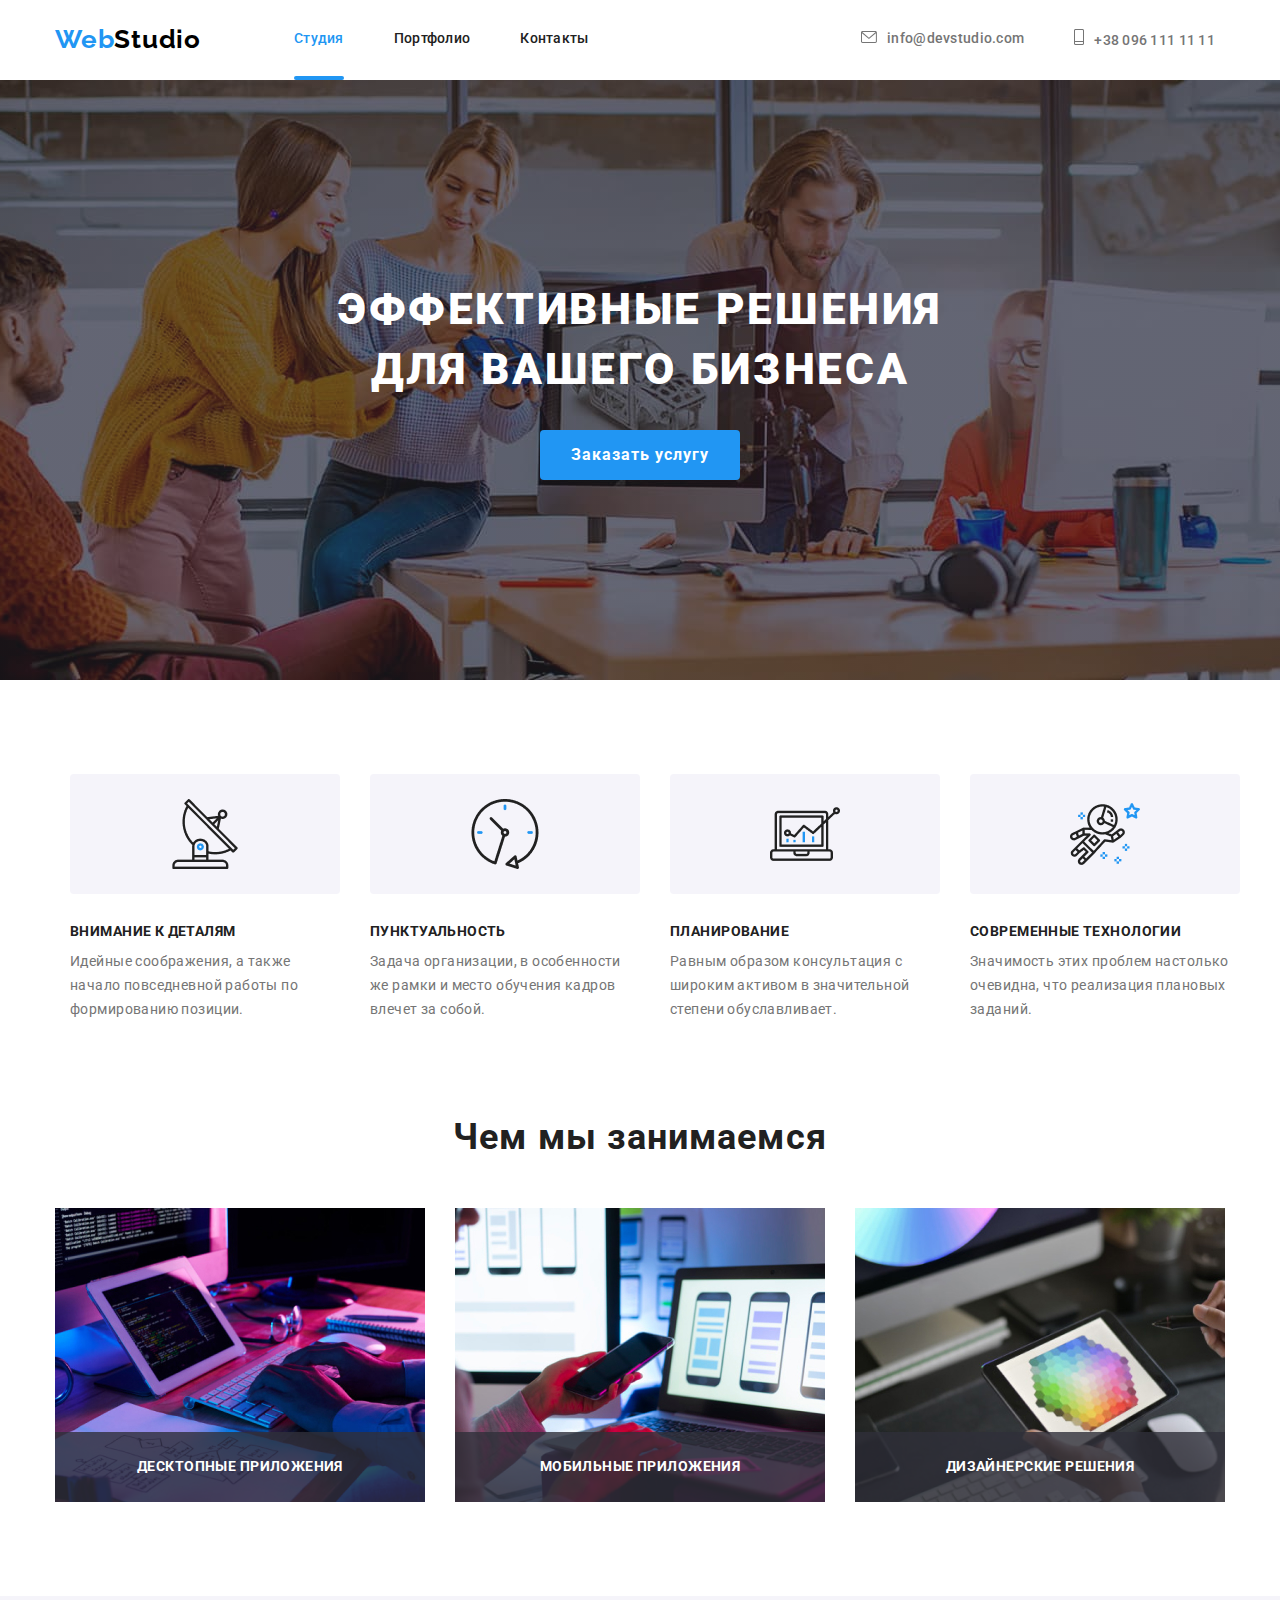
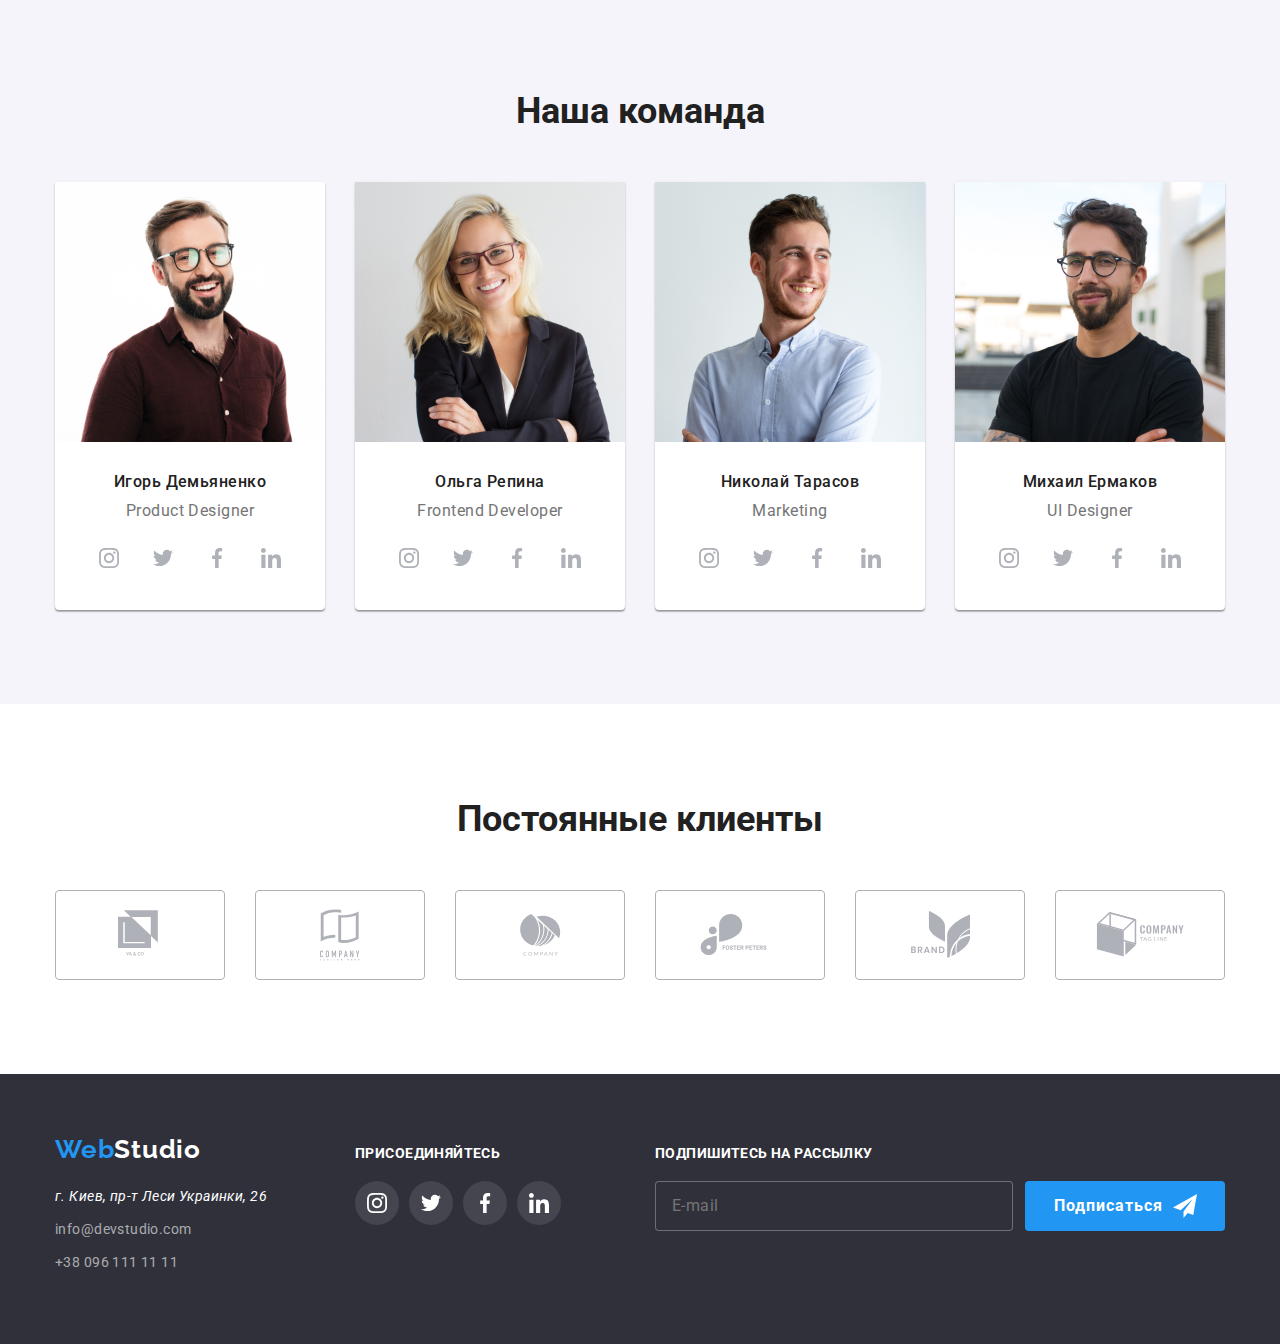
==== index.html @ c2597544 "перенос файлов" ====
<!DOCTYPE html>
<html lang="en">
    <head>
        <meta charset="UTF-8" />
        <meta name="viewport" content="width=device-width, initial-scale=1.0" />
        <title>WebStudio</title>
        <link
            href="https://fonts.googleapis.com/css2?family=Raleway:wght@700&family=Roboto:wght@400;500;700;900&display=swap"
            rel="stylesheet"
        />
        <link
            rel="stylesheet"
            href="https://cdnjs.cloudflare.com/ajax/libs/modern-normalize/1.0.0/modern-normalize.min.css"
        />
        <link rel="stylesheet" href="./css/styles.css" />
    </head>
    <body>
        <header class="page-header">
            <div class="container main-nav">
                <nav class="nav-nav">
                    <a href="./index.html" class="logo">Web<span class="logospan">Studio</span></a>
                    <ul class="site-nav">
                        <li><a href="./index.html" class="link current">Студия</a></li>
                        <li><a href="./portfolio.html" class="link">Портфолио</a></li>
                        <li><a href="" class="link">Контакты</a></li>
                    </ul>
                </nav>

                <ul class="upper-contacts">
                    <li class="item">
                        <a href="mailto:info@devstudio.com" class="upper-contacts-item"
                            ><svg class="upper-contacts-svg-one upper-contacts-svg">
                                <use href="./images/sprite.svg#envelope"></use></svg
                            >info@devstudio.com</a
                        >
                    </li>
                    <li class="item">
                        <a href="tel:+380961111111" class="upper-contacts-item">
                            <svg class="upper-contacts-svg-two upper-contacts-svg">
                                <use href="./images/sprite.svg#phone"></use></svg
                            >+38 096 111 11 11</a
                        >
                    </li>
                </ul>
            </div>
        </header>

        <main>
            <section class="hero">
                <div class="container">
                    <h1 class="herotitle">
                        Эффективные решения <br />
                        для вашего бизнеса
                    </h1>
                    <button class="herobutton" type="button" data-modal-open>Заказать услугу</button>
                    <div class="backdrop is-hidden" data-modal>
                        <div class="modal">
                            <button class="btn-close" data-modal-close>
                                <svg class="close-btn-svg">
                                    <use href="./images/sprite.svg#btnclose"></use>
                                </svg>
                            </button>
                            <div class="fieldset">
                                <p class="service-header">Оставьте свои данные, мы вам перезвоним</p>
                                <form class="service-order">
                                    <div class="form-field">
                                        <label class="field-label" for="name">Имя</label>

                                        <input type="text" name="name" id="name" class="field" />
                                        <svg class="service-order-svg">
                                            <use href="./images/sprite.svg#person-black-1"></use>
                                        </svg>
                                    </div>
                                    <div class="form-field">
                                        <label class="field-label" for="tel">Телефон</label>
                                        <input type="tel" name="tel" id="tel" class="field" />
                                        <svg class="service-order-svg">
                                            <use href="./images/sprite.svg#phone-black-1"></use>
                                        </svg>
                                    </div>

                                    <div class="form-field">
                                        <label class="field-label">Почта</label>
                                        <input type="mail" name="mail" id="mail" class="field" />
                                        <svg class="service-order-svg">
                                            <use href="./images/sprite.svg#envelope2-1"></use>
                                        </svg>
                                    </div>

                                    <div class="form-field">
                                        <label class="field-label">Комментарий</label>
                                        <textarea
                                            class="text-area"
                                            name="comment"
                                            id="comment"
                                            rows="6"
                                            placeholder="Введите текст"
                                        ></textarea>
                                    </div>
                                    <div class="form-field checkbox-text">
                                        <label class="check">
                                            <input class="check-input" type="checkbox" name="checkbox" />
                                            <span class="checkbox-check"></span>
                                            <span class="policy">
                                                Соглашаюсь с рассылкой и принимаю
                                                <a
                                                    class="conditions-link"
                                                    href="#"
                                                    target="_blank"
                                                    rel="noopener noreferer"
                                                    >Условия договора</a
                                                >
                                            </span>
                                        </label>
                                    </div>

                                    <button class="service-order-btn" type="submit">Отправить</button>
                                </form>
                            </div>
                        </div>
                    </div>
                </div>
            </section>
            <section class="description">
                <div class="container">
                    <ul class="description-list">
                        <li class="item details-attention">
                            <h3 class="desctitle">Внимание к деталям</h3>
                            <p class="desctext">
                                Идейные соображения, а также начало повседневной работы по формированию позиции.
                            </p>
                        </li>
                        <li class="item being-ontime">
                            <h3 class="desctitle">Пунктуальность</h3>
                            <p class="desctext">
                                Задача организации, в особенности же рамки и место обучения кадров влечет за собой.
                            </p>
                        </li>
                        <li class="item planning">
                            <h3 class="desctitle">Планирование</h3>
                            <p class="desctext">
                                Равным образом консультация с широким активом в значительной степени обуславливает.
                            </p>
                        </li>
                        <li class="item technologies">
                            <h3 class="desctitle">Современные технологии</h3>
                            <p class="desctext">
                                Значимость этих проблем настолько очевидна, что реализация плановых заданий.
                            </p>
                        </li>
                    </ul>
                </div>
            </section>
            <section class="function">
                <div class="container">
                    <h2 class="functitle">Чем мы занимаемся</h2>
                    <ul class="functitle-list">
                        <li class="functitle-list-item">
                            <div class="what-we-do">
                                <img src="./box1.jpg" width="370" height="294" alt="img1" />
                                <p class="what-we-do-header">Десктопные приложения</p>
                            </div>
                        </li>
                        <li class="functitle-list-item">
                            <div class="what-we-do">
                                <img src="./box2.jpg" width="370" height="294" alt="img2" />
                                <p class="what-we-do-header">Мобильные приложения</p>
                            </div>
                        </li>
                        <li class="functitle-list-item">
                            <div class="what-we-do">
                                <img src="./box3.jpg" width="370" height="294" alt="img3" />
                                <p class="what-we-do-header">Дизайнерские решения</p>
                            </div>
                        </li>
                    </ul>
                </div>
            </section>
            <section class="team">
                <div class="container">
                    <h2 class="teamheader">Наша команда</h2>
                    <ul class="flex-container">
                        <li class="flex-item">
                            <img src="./images/img1.jpg" width="270" height="260" alt="Игорь Демьяненко" />
                            <h5 class="teamitem">Игорь Демьяненко</h5>
                            <p class="itemposition">Product Designer</p>
                            <ul class="list-social-icons">
                                <li class="social-icons-item">
                                    <a
                                        class="social-icons-link"
                                        href="https://instagram.com/"
                                        target="_blank"
                                        rel="noopener noreferer"
                                        aria-label="Instagram"
                                    >
                                        <svg class="social-icons-svg">
                                            <use href="./images/sprite.svg#instagram"></use>
                                        </svg>
                                    </a>
                                </li>
                                <li class="social-icons-item">
                                    <a
                                        class="social-icons-link"
                                        href="https://twitter.com/"
                                        target="_blank"
                                        rel="noopener noreferer"
                                        aria-label="Twitter"
                                    >
                                        <svg class="social-icons-svg">
                                            <use href="./images/sprite.svg#twitter"></use>
                                        </svg>
                                    </a>
                                </li>
                                <li class="social-icons-item">
                                    <a
                                        class="social-icons-link"
                                        href="https://facebook.com/"
                                        target="_blank"
                                        rel="noopener noreferer"
                                        aria-label="Facebook"
                                    >
                                        <svg class="social-icons-svg">
                                            <use href="./images/sprite.svg#facebook"></use>
                                        </svg>
                                    </a>
                                </li>
                                <li class="social-icons-item">
                                    <a
                                        class="social-icons-link"
                                        href="https://linkedin.com/"
                                        target="_blank"
                                        rel="noopener noreferer"
                                        aria-label="LinkedIn"
                                    >
                                        <svg class="social-icons-svg">
                                            <use href="./images/sprite.svg#linkedin"></use>
                                        </svg>
                                    </a>
                                </li>
                            </ul>
                        </li>
                        <li class="flex-item">
                            <img src="./images/img2.jpg" width="270" height="260" alt="Ольга Репина" />
                            <h5 class="teamitem">Ольга Репина</h5>
                            <p class="itemposition">Frontend Developer</p>
                            <ul class="list-social-icons">
                                <li class="social-icons-item">
                                    <a
                                        class="social-icons-link"
                                        href="https://instagram.com/"
                                        target="_blank"
                                        rel="noopener noreferer"
                                        aria-label="Instagram"
                                    >
                                        <svg class="social-icons-svg">
                                            <use href="./images/sprite.svg#instagram"></use>
                                        </svg>
                                    </a>
                                </li>
                                <li class="social-icons-item">
                                    <a
                                        class="social-icons-link"
                                        href="https://twitter.com/"
                                        target="_blank"
                                        rel="noopener noreferer"
                                        aria-label="Twitter"
                                    >
                                        <svg class="social-icons-svg">
                                            <use href="./images/sprite.svg#twitter"></use>
                                        </svg>
                                    </a>
                                </li>
                                <li class="social-icons-item">
                                    <a
                                        class="social-icons-link"
                                        href="https://facebook.com/"
                                        target="_blank"
                                        rel="noopener noreferer"
                                        aria-label="Facebook"
                                    >
                                        <svg class="social-icons-svg">
                                            <use href="./images/sprite.svg#facebook"></use>
                                        </svg>
                                    </a>
                                </li>
                                <li class="social-icons-item">
                                    <a
                                        class="social-icons-link"
                                        href="https://linkedin.com/"
                                        target="_blank"
                                        rel="noopener noreferer"
                                        aria-label="LinkedIn"
                                    >
                                        <svg class="social-icons-svg">
                                            <use href="./images/sprite.svg#linkedin"></use>
                                        </svg>
                                    </a>
                                </li>
                            </ul>
                        </li>
                        <li class="flex-item">
                            <img src="./images/img3.jpg" width="270" height="260" alt="Николай Тарасов" />
                            <h5 class="teamitem">Николай Тарасов</h5>
                            <p class="itemposition">Marketing</p>
                            <ul class="list-social-icons">
                                <li class="social-icons-item">
                                    <a
                                        class="social-icons-link"
                                        href="https://instagram.com/"
                                        target="_blank"
                                        rel="noopener noreferer"
                                        aria-label="Instagram"
                                    >
                                        <svg class="social-icons-svg">
                                            <use href="./images/sprite.svg#instagram"></use>
                                        </svg>
                                    </a>
                                </li>
                                <li class="social-icons-item">
                                    <a
                                        class="social-icons-link"
                                        href="https://twitter.com/"
                                        target="_blank"
                                        rel="noopener noreferer"
                                        aria-label="Twitter"
                                    >
                                        <svg class="social-icons-svg">
                                            <use href="./images/sprite.svg#twitter"></use>
                                        </svg>
                                    </a>
                                </li>
                                <li class="social-icons-item">
                                    <a
                                        class="social-icons-link"
                                        href="https://facebook.com/"
                                        target="_blank"
                                        rel="noopener noreferer"
                                        aria-label="Facebook"
                                    >
                                        <svg class="social-icons-svg">
                                            <use href="./images/sprite.svg#facebook"></use>
                                        </svg>
                                    </a>
                                </li>
                                <li class="social-icons-item">
                                    <a
                                        class="social-icons-link"
                                        href="https://linkedin.com/"
                                        target="_blank"
                                        rel="noopener noreferrer"
                                        aria-label="LinkedIn"
                                    >
                                        <svg class="social-icons-svg">
                                            <use href="./images/sprite.svg#linkedin"></use>
                                        </svg>
                                    </a>
                                </li>
                            </ul>
                        </li>
                        <li class="flex-item">
                            <img src="./images/img4.jpg" width="270" height="260" alt="Михаил Ермаков" />
                            <h5 class="teamitem">Михаил Ермаков</h5>
                            <p class="itemposition">UI Designer</p>
                            <ul class="list-social-icons">
                                <li class="social-icons-item">
                                    <a
                                        class="social-icons-link"
                                        href="https://instagram.com/"
                                        target="_blank"
                                        rel="noopener noreferer"
                                        aria-label="Instagram"
                                    >
                                        <svg class="social-icons-svg">
                                            <use href="./images/sprite.svg#instagram"></use>
                                        </svg>
                                    </a>
                                </li>
                                <li class="social-icons-item">
                                    <a
                                        class="social-icons-link"
                                        href="https://twitter.com/"
                                        target="_blank"
                                        rel="noopener noreferer"
                                        aria-label="Twitter"
                                    >
                                        <svg class="social-icons-svg">
                                            <use href="./images/sprite.svg#twitter"></use>
                                        </svg>
                                    </a>
                                </li>
                                <li class="social-icons-item">
                                    <a
                                        class="social-icons-link"
                                        href="https://facebook.com/"
                                        target="_blank"
                                        rel="noopener noreferer"
                                        aria-label="Facebook"
                                    >
                                        <svg class="social-icons-svg">
                                            <use href="./images/sprite.svg#facebook"></use>
                                        </svg>
                                    </a>
                                </li>
                                <li class="social-icons-item">
                                    <a
                                        class="social-icons-link"
                                        href="https://linkedin.com/"
                                        target="_blank"
                                        rel="noopener noreferer"
                                        aria-label="LinkedIn"
                                    >
                                        <svg class="social-icons-svg">
                                            <use href="./images/sprite.svg#linkedin"></use>
                                        </svg>
                                    </a>
                                </li>
                            </ul>
                        </li>
                    </ul>
                </div>
            </section>
            <section class="clients">
                <div class="container clients-container-list">
                    <h2 class="clients-header">Постоянные клиенты</h2>
                    <ul class="constant-clients-list">
                        <li class="constant-clients-list-a">
                            <a href class="constant-clients-list-item">
                                <svg class="clients-examples-svg" width="44" height="49">
                                    <use href="./images/sprite.svg#logo1"></use>
                                </svg>
                            </a>
                        </li>
                        <li class="constant-clients-list-a">
                            <a href class="constant-clients-list-item">
                                <svg class="clients-examples-svg" width="40" height="52">
                                    <use href="./images/sprite.svg#logo2"></use>
                                </svg>
                            </a>
                        </li>
                        <li class="constant-clients-list-a">
                            <a href class="constant-clients-list-item">
                                <svg class="clients-examples-svg" width="41" height="42">
                                    <use href="./images/sprite.svg#logo3"></use>
                                </svg>
                            </a>
                        </li>
                        <li class="constant-clients-list-a">
                            <a href class="constant-clients-list-item">
                                <svg class="clients-examples-svg" width="80" height="42">
                                    <use href="./images/sprite.svg#logo4"></use>
                                </svg>
                            </a>
                        </li>
                        <li class="constant-clients-list-a">
                            <a href class="constant-clients-list-item">
                                <svg class="clients-examples-svg" width="59" height="47">
                                    <use href="./images/sprite.svg#logo5"></use>
                                </svg>
                            </a>
                        </li>
                        <li class="constant-clients-list-a">
                            <a href class="constant-clients-list-item">
                                <svg class="clients-examples-svg" width="89" height="45">
                                    <use href="./images/sprite.svg#logo6"></use>
                                </svg>
                            </a>
                        </li>
                    </ul>
                </div>
            </section>
        </main>
        <footer class="footer">
            <div class="container footer-div-box">
                <div class="footer-widget contact-info">
                    <a href="/" class="footerlogo">Web<span class="footerlogospan">Studio</span></a>
                    <ul class="footer-list">
                        <li class="footer-list-item">
                            <address class="address">г. Киев, пр-т Леси Украинки, 26</address>
                        </li>
                        <li class="footer-list-item">
                            <a href="mailto:info@devstudio.com" class="mail">info@devstudio.com</a>
                        </li>
                        <li class="footer-list-item">
                            <a href="tel:+380961111111" class="tel">+38 096 111 11 11</a>
                        </li>
                    </ul>
                </div>
                <div class="footer-widget join-us">
                    <p class="join-us-header">Присоединяйтесь</p>
                    <ul class="list-footer-social-icons">
                        <li class="footer-social-icons-item">
                            <a
                                class="footer-social-icons-link"
                                href="https://instagram.com/"
                                target="_blank"
                                rel="noopener noreferer"
                                aria-label="Instagram"
                            >
                                <svg class="footer-social-icons-svg">
                                    <use href="./images/sprite.svg#instagram"></use>
                                </svg>
                            </a>
                        </li>
                        <li class="footer-social-icons-item">
                            <a
                                class="footer-social-icons-link"
                                href="https://twitter.com/"
                                target="_blank"
                                rel="noopener noreferer"
                                aria-label="Twitter"
                            >
                                <svg class="footer-social-icons-svg">
                                    <use href="./images/sprite.svg#twitter"></use>
                                </svg>
                            </a>
                        </li>
                        <li class="footer-social-icons-item">
                            <a
                                class="footer-social-icons-link"
                                href="https://facebook.com/"
                                target="_blank"
                                rel="noopener noreferer"
                                aria-label="Facebook"
                            >
                                <svg class="footer-social-icons-svg">
                                    <use href="./images/sprite.svg#facebook"></use>
                                </svg>
                            </a>
                        </li>
                        <li class="footer-social-icons-item">
                            <a
                                class="footer-social-icons-link"
                                href="https://linkedin.com/"
                                target="_blank"
                                rel="noopener noreferer"
                                aria-label="LinkedIn"
                            >
                                <svg class="footer-social-icons-svg">
                                    <use href="./images/sprite.svg#linkedin"></use>
                                </svg>
                            </a>
                        </li>
                    </ul>
                </div>
                <div class="subscribe">
                    <p class="subscribe-to-us">Подпишитесь на рассылку</p>

                    <form>
                        <input class="subscr-mail" type="email" name="e-mail" placeholder="E-mail" />
                        <button class="subscr-btn" type="submit">
                            Подписаться<svg class="subscr-btn-arrow-svg">
                                <use href="./images/sprite.svg#icon-send-1"></use>
                            </svg>
                        </button>
                    </form>
                </div>
            </div>
        </footer>
        <script src="./js/modal.js"></script>
    </body>
</html>
---- css/styles.css ----
html {
    box-sizing: border-box;
}

body {
    font-family: Roboto, sans-serif;
    font-style: normal;
    font-weight: normal;
}

*,
*::before,
*::after {
    box-sizing: inherit;
}

:root {
    --main-text-color: #212121;
    --hover-button-color: #2196f3;
    --secondary-color: #757575;
    --white: #ffffff;
    --hero-background-color: #2f303a;
    --secondary-section-background-color: #e5e5e5;
    --team-background-color: #f5f4fa;
    --social-icons-color: #afb1b8;
}
a {
    text-decoration: none;
}

.list {
    padding: 0;
    margin: 0;
    list-style: none;
}

.container {
    width: 1200px;
    padding-left: 15px;
    padding-right: 15px;
    margin-right: auto;
    margin-left: auto;
}

h1,
h2,
h3,
h4,
h5,
p {
    margin-top: 0;
    margin-bottom: 0;
}

img {
    display: block;
    max-width: 100%;
    height: auto;
}

ul {
    list-style-type: none;
}

.page-header {
    padding-bottom: 25px;
    padding-top: 24px;
}
.main-nav {
    display: flex;
    width: 1200px;
    align-items: center;
    padding-left: 15px;
    padding-right: 15px;
    margin: 0 auto;
}

.logo {
    margin-right: 53px;
    font-family: Raleway, sans-serif;
    font-style: normal;
    font-weight: bold;
    font-size: 26px;
    line-height: 1.19;
    letter-spacing: 0.03em;
    transition: 250ms cubic-bezier(0.4, 0, 0.2, 1);

    color: var(--hover-button-color);
}

.logospan {
    color: black;
}

.site-nav .link.current {
    color: var(--hover-button-color);
    position: relative;
    transition: 5s cubic-bezier(0.4, 0, 0.2, 1);
}

.current::after {
    content: "";
    display: block;
    width: 100%;
    height: 4px;
    margin-top: 28.6px;
    background-color: currentColor;
    border-radius: 2px;
    position: absolute;
}

.site-nav .link:hover,
focus {
    color: var(--hover-button-color);
}

.site-nav {
    display: flex;
    margin-top: 0;
    margin-bottom: 0;
}

.nav-nav {
    display: flex;
    align-items: center;
}

.site-nav :not(:last-child) {
    margin-right: 50px;
}

.site-nav .link {
    display: block;

    font-weight: 500;
    font-size: 14px;
    line-height: 1.14;
    letter-spacing: 0.02em;
    color: var(--main-text-color);
    transition: 250ms cubic-bezier(0.4, 0, 0.2, 1);
}

.upper-contacts {
    display: flex;
    margin-left: auto;
    margin-top: 0;
    margin-bottom: 0;
}

.upper-contacts .item + .item {
    margin-left: 50px;
}

.upper-contacts-svg {
    fill: var(--secondary-color);
}

.upper-contacts-item .upper-contacts-svg:hover {
    fill: var(--hover-button-color);
}
.upper-contacts-svg-one {
    width: 16px;
    height: 12px;
}

.upper-contacts-svg-two {
    width: 10px;
    height: 16px;
}

.upper-contacts {
    margin-right: 10px;
}

.upper-contacts-item {
    font-weight: 500;
    font-size: 14px;
    line-height: 16px;
    letter-spacing: 0.02em;
    color: var(--secondary-color);
    transition: 250ms cubic-bezier(0.4, 0, 0.2, 1);
}
.upper-contacts-item:hover {
    color: var(--hover-button-color);
}

.upper-contacts-svg {
    fill: currentColor;
    margin-right: 10px;
}

.border-bottom {
    border-bottom: 1px solid #ececec;
}
.hero {
    background-color: var(--hero-background-color);
    background-image: linear-gradient(to right, rgba(47, 48, 58, 0.4), rgba(47, 48, 58, 0.4)),
        url("../images/hero-image.jpg");
    background-repeat: no-repeat;
    background-position: center;
    background-size: cover;
    margin-right: auto;
    margin-left: auto;
    align-items: center;
    max-width: 1600px;
    height: 600px;
    padding-top: 200px;
    padding-bottom: 200px;
}

.herotitle {
    flex-wrap: wrap;
    margin-left: auto;
    margin-top: auto;
    margin-bottom: 30px;
    margin-right: auto;
    padding-left: auto;
    padding-right: auto;

    font-weight: 900;
    font-size: 44px;
    line-height: 1.36;
    text-align: center;
    letter-spacing: 0.06em;
    text-transform: uppercase;
    color: var(--white);
}

.herobutton {
    display: block;
    margin: 0 auto;
    border-radius: 4px;
    min-width: 200px;
    height: 50px;
    text-align: center;

    background: var(--hover-button-color);
    font-weight: bold;
    font-size: 16px;
    line-height: 1.88;
    letter-spacing: 0.06em;
    color: var(--white);
    cursor: pointer;
    border: 0;
    transition: 250ms cubic-bezier(0.4, 0, 0.2, 1);
}

.herobutton:hover,
.herobutton:focus {
    background: var(--white);
    color: var(--hover-button-color);
}
.backdrop {
    position: fixed;
    top: 0;
    left: 0;
    right: 0;
    bottom: 0;
    background-color: rgba(0, 0, 0, 0.2);
    z-index: 100;
    opacity: 1;
    transition: 250ms cubic-bezier(0.4, 0, 0.2, 1);
}

.backdrop.is-hidden {
    opacity: 0;
    pointer-events: none;
    visibility: hidden;
}

.is-hidden .modal {
    transform: translate(-50%, 0%) scale(0.5);
}

.modal {
    position: relative;
    top: 50%;
    left: 50%;
    transform: translate(-50%, -50%) scale(1);
    width: 528px;
    height: 581px;
    background-color: var(--white);
    padding: 40px;
    transition: 250ms cubic-bezier(0.4, 0, 0.2, 1);
    box-shadow: 0px 1px 3px rgba(0, 0, 0, 0.12), 0px 1px 1px rgba(0, 0, 0, 0.14), 0px 2px 1px rgba(0, 0, 0, 0.2);
    border-radius: 4px;
}

.btn-close {
    position: absolute;
    top: 8px;
    right: 8px;
    width: 30px;
    height: 30px;
    border: 1px solid rgba(0, 0, 0, 0.1);
    border-radius: 50%;
    background-color: var(--white);
    background-color: transparent;
    background-repeat: no-repeat;
    background-position: center;
    cursor: pointer;
}
.close-btn-svg {
    position: absolute;
    top: 8px;
    right: 8px;
    width: 11px;
    height: 11px;
    transition: 250ms cubic-bezier(0.4, 0, 0.2, 1);
}

.btn-close:hover .close-btn-svg {
    fill: var(--hover-button-color);
}

.fieldset {
    display: flex;
    flex-wrap: wrap;
}

.service-header {
    margin: 0 auto;
    margin-bottom: 12px;
    font-weight: bold;
    font-size: 20px;
    line-height: 23px;
    text-align: center;
    letter-spacing: 0.03em;
    color: var(--main-text-color);
}

.form-field::placeholder {
    text-transform: uppercase;
    color: rgba(117, 117, 117, 0.5);
}
.field {
    margin-top: 4px;
    width: 100%;
    line-height: 40px;
    padding-top: 0;
    padding-bottom: 0;
    padding-left: 40px;
    margin-bottom: 2px;
    border-width: 1px;
    border-style: solid;
    border-color: rgba(33, 33, 33, 0.2);
    border-radius: 4px;
    cursor: pointer;
    transition: 250ms cubic-bezier(0.4, 0, 0.2, 1);
    outline: none;
}
.field:focus {
    border-color: var(--hover-button-color);
}

.field-label {
    font-size: 12px;
    line-height: 1.16;
    letter-spacing: 0.01em;
    color: var(--secondary-color);
}

.field {
    position: relative;
}

.service-order-svg {
    position: absolute;
    left: 53px;
    transform: translateY(15px);
    display: inline-block;
    width: 18px;
    height: 18px;
    fill: var(--main-text-color);
    transition: 250ms cubic-bezier(0.4, 0, 0.2, 1);
}

.field:focus + .service-order-svg {
    fill: var(--hover-button-color);
}

.text-area {
    padding-left: 16px;
    padding-right: 16px;
    padding-top: 13px;
    padding-bottom: 11px;
    margin-top: 4px;
    resize: none;
    width: 448px;
    height: 120px;
    font-size: 14px;
    line-height: 1.14;
    letter-spacing: 0.01em;
    border-width: 1px;
    border-style: solid;
    border-color: rgba(33, 33, 33, 0.2);
    border-radius: 4px;
    outline: none;
    transition: 250ms cubic-bezier(0.4, 0, 0.2, 1);
}

.text-area::placeholder {
    font-size: 14px;
    line-height: 16px;
    letter-spacing: 0.01em;
    color: rgba(117, 117, 117, 0.5);
}

.text-area:focus {
    border-color: var(--hover-button-color);
}

.checkbox-text {
    margin-top: 20px;
}
.check {
    display: flex;
    justify-content: center;
    align-items: center;
}

.check-input {
    position: absolute;
    width: 1px;
    height: 1px;
    margin: -1px;
    border: 0;
    padding: 0;
    white-space: nowrap;
    clip-path: inset(100%);
    clip: rect(0 0 0 0);
    overflow: hidden;
}

.checkbox-check {
    display: inline-block;
    width: 16px;
    height: 15px;
    margin-right: 7px;
    border: 2px solid var(--main-text-color);
    border-radius: 2px;
}
.check-input:checked + .checkbox-check {
    border-color: transparent;
    background-color: var(--hover-button-color);
    background-image: url("../images/check-sign.svg");
    background-size: contain;
    background-origin: content-box;
    background-repeat: no-repeat;
    transition: 50ms cubic-bezier(0.4, 0, 0.2, 1);
}

.policy {
    font-size: 14px;
    line-height: 1.71;
    letter-spacing: 0.03em;
    color: var(--secondary-color);
}
.conditions-link {
    font-size: 14px;
    line-height: 1.71;
    letter-spacing: 0.03em;
    text-decoration-line: underline;
    color: var(--hover-button-color);
    transition: 250ms cubic-bezier(0.4, 0, 0.2, 1);
}
.service-order-btn {
    position: relative;
    display: inline-flex;
    padding-top: 10px;
    padding-bottom: 10px;
    padding-left: 56px;
    margin: 0 auto;
    margin-top: 30px;
    margin-left: 125px;
    height: 50px;
    min-width: 200px;
    font-weight: bold;
    font-size: 16px;
    line-height: 1.87;
    align-items: center;
    text-align: center;
    letter-spacing: 0.06em;

    color: var(--white);
    background: var(--hover-button-color);
    border: 0;
    border-radius: 4px;
    box-shadow: 0px 4px 4px rgba(0, 0, 0, 0.15);
    cursor: pointer;
    transition: 250ms cubic-bezier(0.4, 0, 0.2, 1);
}

.description {
    padding-top: 94px;
    padding-bottom: 94px;
}
.description-list {
    display: flex;
    flex-wrap: wrap;
    margin-top: 213px;
    align-items: center;
    width: 1200px;
    align-items: center;
    padding-left: 15px;
    padding-right: 15px;
    margin: 0 auto;
}
.description-list .item {
    width: 270px;
}
.description-list .item:not(:last-child) {
    margin-right: 30px;
}

.description-list .item::before {
    display: block;
    content: "";
    height: 120px;
    background-repeat: no-repeat;
    background-position: center;
    background-color: var(--team-background-color);
    border-radius: 4px;
    margin-bottom: 30px;
}

.details-attention::before {
    background-image: url("../images/antenna1.png");
}

.being-ontime::before {
    background-image: url("../images/clock1.png");
}

.planning::before {
    background-image: url("../images/diagram1.png");
}

.technologies::before {
    background-image: url("../images/astronaut1.png");
}
.desctitle {
    margin-bottom: 10px;

    font-weight: bold;
    font-size: 14px;
    line-height: 1.14;
    letter-spacing: 0.03em;
    text-transform: uppercase;
    color: var(--main-text-color);
}

.desctext {
    font-size: 14px;
    line-height: 1.71;
    letter-spacing: 0.03em;
    color: var(--secondary-color);
}

.function {
    padding-bottom: 94px;
}

.functitle {
    margin-bottom: 50px;
    font-weight: bold;
    font-size: 36px;
    line-height: 1.17;
    text-align: center;
    letter-spacing: 0.03em;
    color: var(--main-text-color);
}

.functitle-list {
    display: flex;
    flex-wrap: wrap;
    align-items: center;
    width: 1200px;
    margin: 0 auto;
    padding-left: 0;
}
.functitle-list-item {
    width: 370px;
}

.functitle-list .functitle-list-item:not(:last-child) {
    margin-right: 30px;
}

.what-we-do {
    position: relative;
}

.what-we-do-header {
    position: absolute;
    flex-wrap: no-wrap;
    bottom: 0;
    padding-top: 27px;
    width: 100%;
    height: 70px;

    font-weight: bold;
    font-size: 14px;
    line-height: 1.14;
    text-align: center;
    letter-spacing: 0.03em;
    text-transform: uppercase;
    color: var(--white);
    background: rgba(47, 48, 58, 0.8);
}

.flex-container {
    display: flex;
    flex-wrap: wrap;
    align-items: center;
    text-align: center;
    width: 1200px;
    padding-left: 0;
    padding-right: 0;
    margin: 0 auto;
}

.team {
    background-color: var(--team-background-color);
    padding-bottom: 94px;
    padding-top: 94px;
}
.teamheader {
    margin: 0;
    margin-bottom: 50px;
    text-align: center;
    font-weight: bold;
    font-size: 36px;
    line-height: 42px;
    text-align: center;
    letter-spacing: 1.17;
    color: var(--main-text-color);
}
.flex-item {
    width: 270px;
    padding-bottom: 30px;
    background-color: var(--white);
    box-shadow: 0px 1px 3px rgba(0, 0, 0, 0.12), 0px 1px 1px rgba(0, 0, 0, 0.14), 0px 2px 1px rgba(0, 0, 0, 0.2);
    border-radius: 0px 0px 4px 4px;
}
.flex-container .flex-item:not(:last-child) {
    margin-right: 30px;
}
.teamitem {
    margin-top: 30px;
    margin-bottom: 10px;
    font-weight: 500;
    font-size: 16px;
    line-height: 1.19;
    letter-spacing: 0.03em;
    color: var(--main-text-color);
}

.itemposition {
    margin-top: 0;
    margin-bottom: 0;
    font-size: 16px;
    line-height: 1.19;
    letter-spacing: 0.03em;
    color: var(--secondary-color);
}

.list-social-icons {
    display: flex;
    flex-wrap: wrap;
    margin: 0 auto;
    margin-left: 32px;
    margin-top: 16px;
    align-items: center;
    padding-inline-start: 0;
}

.social-icons-link {
    display: flex;
    justify-content: center;
    align-items: center;
    width: 44px;
    height: 44px;
    background-color: var(--white);
    border-radius: 50%;
    transition: 250ms cubic-bezier(0.4, 0, 0.2, 1);
}
.social-icons-link:hover .social-icons-svg,
.social-icons-link:focus .social-icons-svg {
    fill: var(--white);
}

.social-icons-link:hover,
.social-icons-link:focus {
    background-color: var(--hover-button-color);
}
.social-icons-svg {
    width: 20px;
    height: 20px;
    fill: var(--social-icons-color);
}

.social-icons-item:not(:last-child) {
    margin-right: 10px;
}
.clients {
    padding-bottom: 94px;
    padding-top: 94px;
}
.clients-header {
    margin: 0;
    margin-bottom: 50px;
    text-align: center;
    font-weight: bold;
    font-size: 36px;
    line-height: 42px;
    text-align: center;
    letter-spacing: 1.17;
    color: var(--main-text-color);
}

.constant-clients-list {
    display: flex;
    flex-wrap: wrap;
    justify-content: center;
    margin: 0 auto;
    align-items: center;
    padding-inline-start: 0;
}

.constant-clients-list-item {
    display: flex;
    justify-content: center;
    align-items: center;
    width: 170px;
    height: 90px;
    border: 1px solid #afb1b8;
    border-radius: 4px;
    color: var(--social-icons-color);
    transition: 250ms cubic-bezier(0.4, 0, 0.2, 1);
}
.clients-examples-svg {
    fill: var(--social-icons-color);
    transition: 250ms cubic-bezier(0.4, 0, 0.2, 1);
}

.constant-clients-list-item:hover .clients-examples-svg,
.constant-clients-list-item:focus .clients-examples-svg {
    fill: var(--hover-button-color);
    transition: 250ms cubic-bezier(0.4, 0, 0.2, 1);
}

.constant-clients-list-item:hover,
.constant-clients-list-item:focus {
    border-color: var(--hover-button-color);
}

.constant-clients-list-a:not(:last-child) {
    margin-right: 30px;
}

.footer {
    padding-top: 60px;
    display: flex;
    flex-wrap: wrap;
    align-items: left;
    padding-top: 60px;
    padding-bottom: 60px;
    background-color: var(--hero-background-color);
}

.footer-div-box {
    display: flex;
    flex-wrap: wrap;
}
.footerlogo {
    margin-bottom: 20px;
    font-family: Raleway, sans-serif;
    font-style: normal;
    font-weight: bold;
    font-size: 26px;
    line-height: 1.19;
    letter-spacing: 0.03em;
    color: var(--hover-button-color);
    transition: 250ms cubic-bezier(0.4, 0, 0.2, 1);
}

.footerlogospan {
    color: var(--white);
}
.footer-list {
    margin-top: 20px;
    margin-bottom: 0;
    margin-left: 0;
    padding-left: 0px;
}

.footer-div-box {
    display: flex;
    flex-wrap: wrap;
    align-items: baseline;
}
.footer-list-item {
    margin-bottom: 9px;
}
.address {
    font-size: 14px;
    line-height: 1.71;
    letter-spacing: 0.03em;
    color: var(--white);
}

.mail,
.tel {
    margin-bottom: 9px;
    font-size: 14px;
    line-height: 1.71;
    letter-spacing: 0.03em;
    color: rgba(255, 255, 255, 0.6);
    transition: 250ms cubic-bezier(0.4, 0, 0.2, 1);
}

.mail:hover,
.tel:hover {
    color: var(--hover-button-color);
}

.footer-widget {
    width: 270px;
    margin-right: 30px;
}

.join-us-header {
    display: flex;
    flex-wrap: wrap;
    margin: 0 auto;
    margin-bottom: 20px;
    font-weight: bold;
    font-size: 14px;
    line-height: 16px;
    letter-spacing: 0.03em;
    text-transform: uppercase;
    color: var(--white);
}

.list-footer-social-icons {
    display: flex;
    flex-wrap: wrap;
    margin: 0 auto;
    align-items: center;
    padding-left: 0;
}
.footer-social-icons-link {
    display: flex;
    justify-content: center;
    align-items: center;
    width: 44px;
    height: 44px;
    background-color: rgba(255, 255, 255, 0.1);
    border-radius: 50%;
    transition: 250ms cubic-bezier(0.4, 0, 0.2, 1);
}
.footer-social-icons-link:hover .footer-social-icons-svg,
.footer-social-icons-link:focus .footer-social-icons-svg {
    fill: var(--white);
}

.footer-social-icons-link:hover,
.footer-social-icons-link:focus {
    background-color: var(--hover-button-color);
}
.footer-social-icons-svg {
    width: 20px;
    height: 20px;
    fill: var(--white);
}

.footer-social-icons-item:not(:last-child) {
    margin-right: 10px;
}
.ourprojects {
    display: flex;
    flex-wrap: wrap;
    padding-top: 94px;
    padding-bottom: 94px;
    padding-left: 0;
    padding-right: 0;
    margin: 0 auto;
    align-items: center;
}
.project-button-group {
    display: flex;
    flex-wrap: wrap;
    margin-top: 0;
    margin-bottom: 34px;
    margin-left: auto;
    margin-right: auto;
    padding-left: 0;
    justify-content: center;
}

.projectbutton {
    padding: 6px 22px;

    font-weight: 500;
    font-size: 16px;
    line-height: 1.62;
    text-align: center;
    letter-spacing: 0.03em;
    color: var(--main-text-color);
    background: var(--team-background-color);
    border-radius: 4px;
    border: 0;
    transition: 250ms cubic-bezier(0.4, 0, 0.2, 1);
}

.project-button-item:not(:last-child) {
    margin-right: 8px;
}

.projects-info {
    display: flex;
    flex-wrap: wrap;
    align-items: center;
    text-align: center;
    width: 1200px;
    padding-left: 0;
    padding-right: 0;
    margin: 0 auto;
}
.project-info-item {
    width: 370px;
    margin-right: 30px;
    margin-bottom: 30px;
}

.project-img-box {
    position: relative;
    overflow: hidden;
}

.project-box-desc {
    display: inline-block;
    position: absolute;
    padding-top: 63px;
    padding-left: 24px;
    padding-right: 24px;
    padding-bottom: 63px;
    right: 0;
    bottom: 0;
    width: 100%;
    height: 100%;
    background: rgba(33, 150, 243, 0.9);
    font-size: 18px;
    line-height: 1.56;
    letter-spacing: 0.03em;
    text-align: left;
    color: var(--white);
    transform: translateY(100%);
    transition: 250ms cubic-bezier(0.4, 0, 0.2, 1);
}

.project-box-link:hover,
.project-box-link:focus {
    box-shadow: 0px 1px 1px rgba(0, 0, 0, 0.12), 0px 4px 4px rgba(0, 0, 0, 0.06), 1px 4px 6px rgba(0, 0, 0, 0.16);
    cursor: pointer;
}

.project-box-link:hover .project-box-desc,
.project-box-link:focus .project-box-desc {
    transform: translateY(0);
}

.project-info-item:nth-child(3n) {
    margin-right: 0;
}

.project-info-item:nth-last-child(-n + 3) {
    margin-bottom: 0;
}

.project-info-box {
    padding: 20px 24px;
    border: 1px solid #eeeeee;
}
.projecthead {
    margin-bottom: 4px;
    margin-right: auto;

    font-weight: bold;
    font-size: 18px;
    line-height: 2;
    letter-spacing: 0.06em;
    text-align: left;
    color: var(--main-text-color);
}

.projectdesc {
    margin-top: 0;
    margin-bottom: 20;
    margin-right: auto;
    text-align: left;
    font-size: 16px;
    line-height: 1.87;
    letter-spacing: 0.03em;
    color: var(--secondary-color);
}

.projectbutton:hover,
.projectbutton:focus {
    background-color: var(--hover-button-color);
    color: var(--white);
    cursor: pointer;
}

.subscribe-to-us {
    margin-bottom: 20px;
    font-weight: bold;
    font-size: 14px;
    line-height: 16px;
    letter-spacing: 0.03em;
    text-transform: uppercase;
    color: var(--white);
}

.subscr-mail {
    padding-top: 15px;
    padding-bottom: 15px;
    padding-left: 16px;
    margin-right: 8px;
    font-size: 16px;
    line-height: 1.25;
    display: inline-block;
    align-items: center;
    letter-spacing: 0.03em;
    color: rgba(255, 255, 255, 0.6);
    background-color: var(--hero-background-color);
    width: 358px;
    height: 50px;
    border: 1px solid rgba(255, 255, 255, 0.3);
    box-sizing: border-box;
    border-radius: 4px;
}

.subscr-btn {
    padding-top: 10px;
    padding-bottom: 10px;
    padding-left: 29px;
    position: relative;
    display: inline-flex;
    height: 50px;
    min-width: 200px;
    margin: 0 auto;

    font-weight: bold;
    font-size: 16px;
    line-height: 1.87;
    align-items: center;
    letter-spacing: 0.06em;

    color: var(--white);
    background: var(--hover-button-color);
    border: 0;
    border-radius: 4px;
    cursor: pointer;
    transition: 250ms cubic-bezier(0.4, 0, 0.2, 1);
}

.subscr-btn:hover,
.subscr-btn:focus {
    background: var(--white);
    color: var(--hover-button-color);
}

.subscr-btn:hover .subscr-btn-arrow-svg,
.subscr-btn:focus .subscr-btn-arrow-svg {
    fill: var(--hover-button-color);
}

.subscr-btn-arrow-svg {
    position: absolute;
    top: 13px;
    right: 28px;
    height: 24px;
    width: 24px;
    fill: var(--white);
    transition: 250ms cubic-bezier(0.4, 0, 0.2, 1);
}
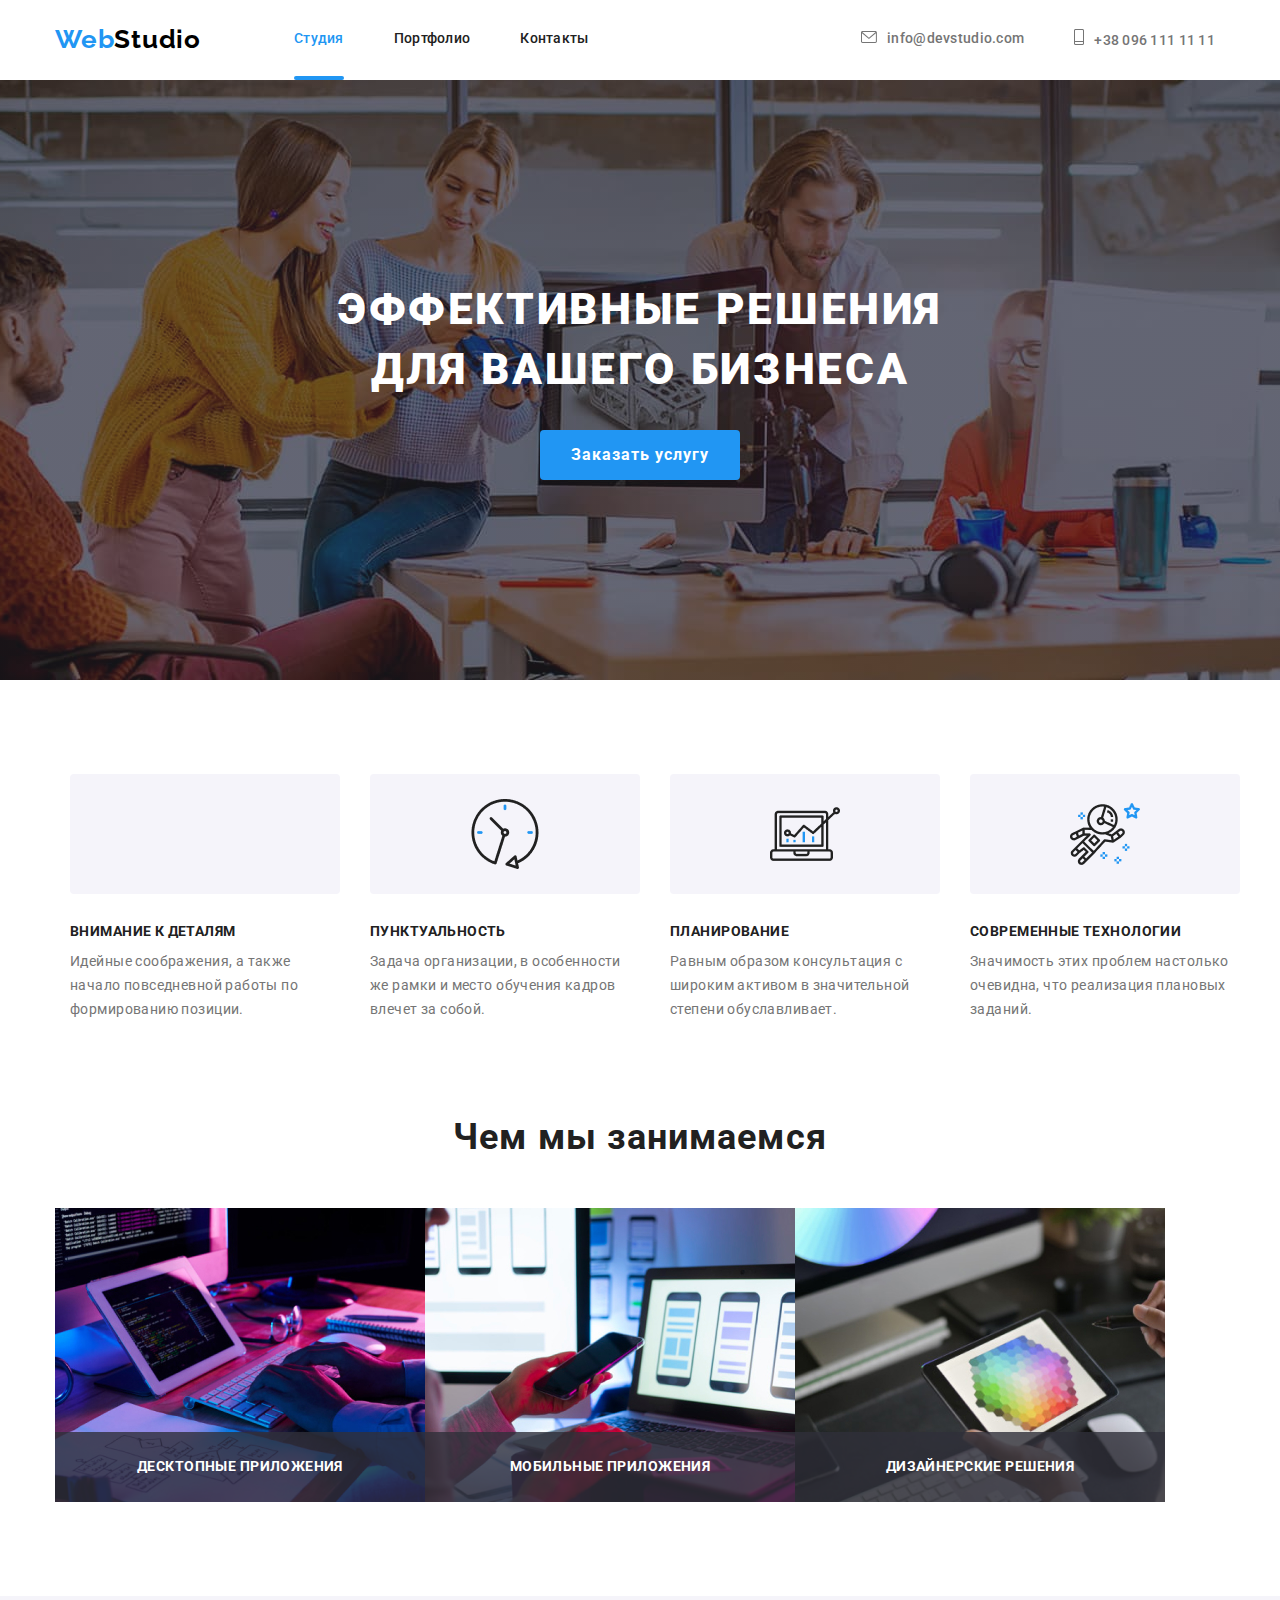
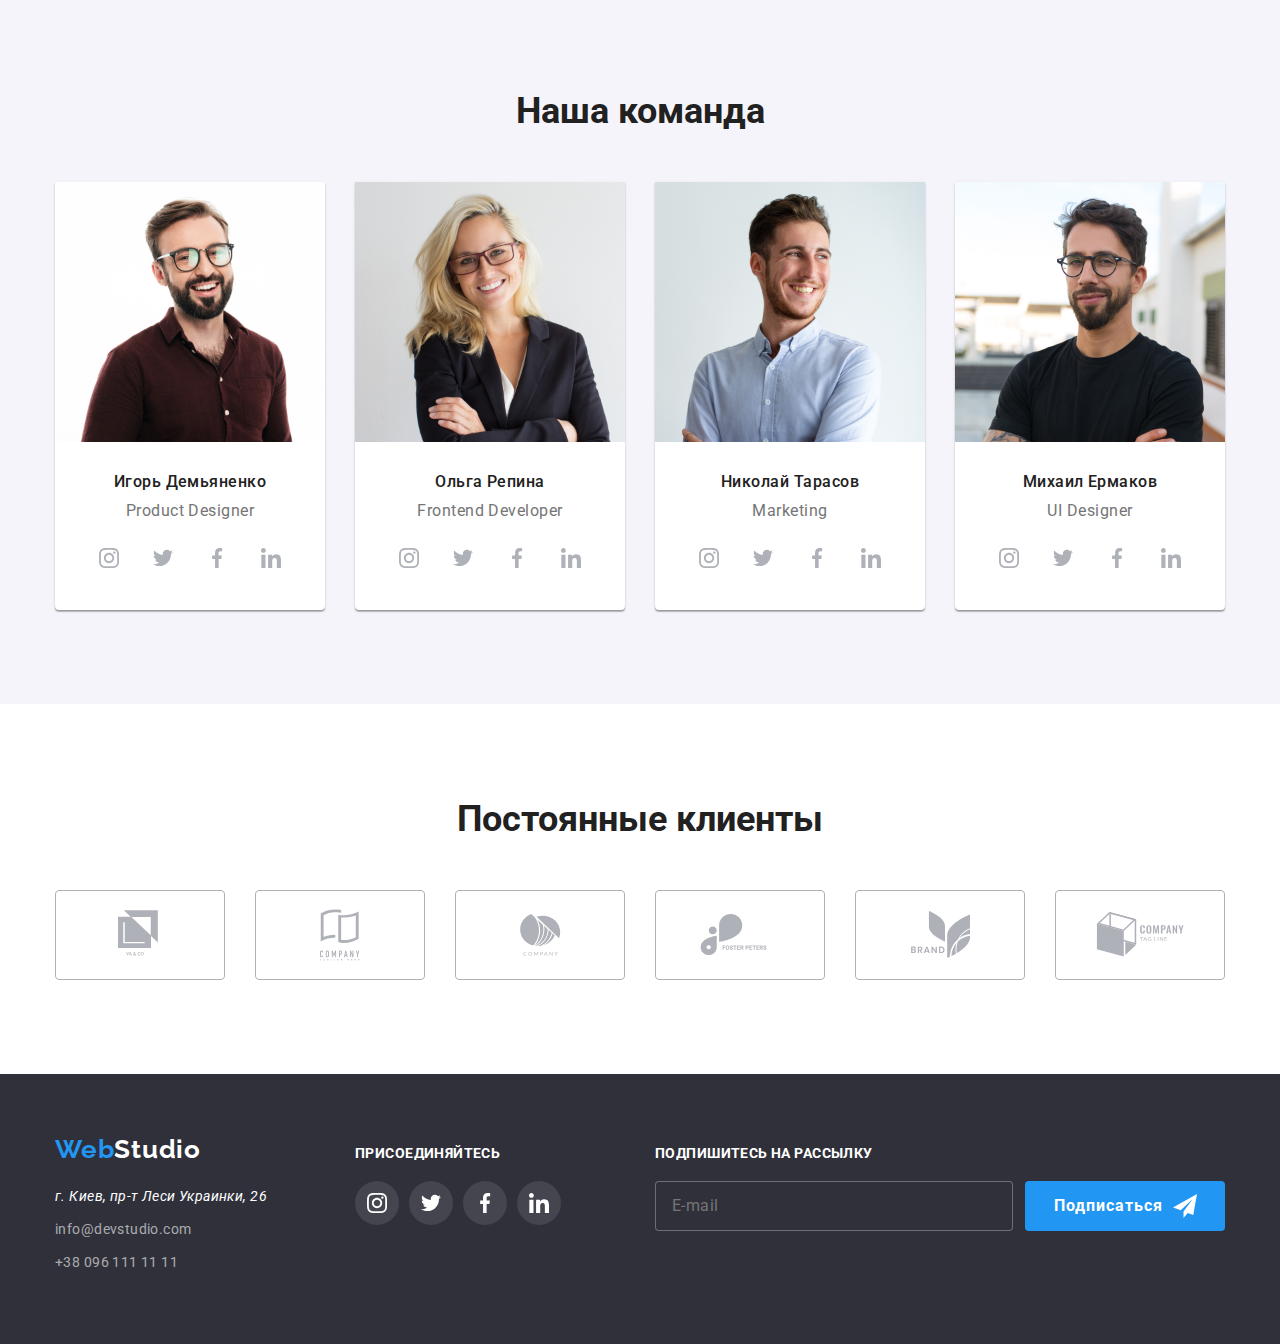
==== commit 65ad3e69: "1s draft" ====
--- a/index.html
+++ b/index.html
@@ -12,7 +12,7 @@
             rel="stylesheet"
             href="https://cdnjs.cloudflare.com/ajax/libs/modern-normalize/1.0.0/modern-normalize.min.css"
         />
-        <link rel="stylesheet" href="./css/styles.css" />
+        <link rel="stylesheet" href="./css/main.min.css" />
     </head>
     <body>
         <header class="page-header">
@@ -124,25 +124,25 @@
             <section class="description">
                 <div class="container">
                     <ul class="description-list">
-                        <li class="item details-attention">
+                        <li class="description-item details-attention">
                             <h3 class="desctitle">Внимание к деталям</h3>
                             <p class="desctext">
                                 Идейные соображения, а также начало повседневной работы по формированию позиции.
                             </p>
                         </li>
-                        <li class="item being-ontime">
+                        <li class="description-item being-ontime">
                             <h3 class="desctitle">Пунктуальность</h3>
                             <p class="desctext">
                                 Задача организации, в особенности же рамки и место обучения кадров влечет за собой.
                             </p>
                         </li>
-                        <li class="item planning">
+                        <li class="description-item planning">
                             <h3 class="desctitle">Планирование</h3>
                             <p class="desctext">
                                 Равным образом консультация с широким активом в значительной степени обуславливает.
                             </p>
                         </li>
-                        <li class="item technologies">
+                        <li class="description-item technologies">
                             <h3 class="desctitle">Современные технологии</h3>
                             <p class="desctext">
                                 Значимость этих проблем настолько очевидна, что реализация плановых заданий.
@@ -157,19 +157,19 @@
                     <ul class="functitle-list">
                         <li class="functitle-list-item">
                             <div class="what-we-do">
-                                <img src="./box1.jpg" width="370" height="294" alt="img1" />
+                                <img src="./images/box1.jpg" width="370" height="294" alt="img1" />
                                 <p class="what-we-do-header">Десктопные приложения</p>
                             </div>
                         </li>
                         <li class="functitle-list-item">
                             <div class="what-we-do">
-                                <img src="./box2.jpg" width="370" height="294" alt="img2" />
+                                <img src="./images/box2.jpg" width="370" height="294" alt="img2" />
                                 <p class="what-we-do-header">Мобильные приложения</p>
                             </div>
                         </li>
                         <li class="functitle-list-item">
                             <div class="what-we-do">
-                                <img src="./box3.jpg" width="370" height="294" alt="img3" />
+                                <img src="./images/box3.jpg" width="370" height="294" alt="img3" />
                                 <p class="what-we-do-header">Дизайнерские решения</p>
                             </div>
                         </li>
--- a/css/main.min.css
+++ b/css/main.min.css
@@ -0,0 +1,2 @@
+html{box-sizing:border-box}*,*::before,*::after{box-sizing:inherit}body{font-family:Roboto, sans-serif;font-style:normal;font-weight:normal}a{text-decoration:none}.list{padding:0;margin:0;list-style:none}.container{width:1200px;padding-left:15px;padding-right:15px;margin-right:auto;margin-left:auto}h1,h2,h3,h4,h5,p{margin-top:0;margin-bottom:0}img{display:block;max-width:100%;height:auto}ul{list-style-type:none}.ourprojects{display:flex;flex-wrap:wrap;padding-top:94px;padding-bottom:94px;padding-left:0;padding-right:0;margin:0 auto;align-items:center}.page-header{padding-bottom:25px;padding-top:24px}.border-bottom{border-bottom:1px solid #ececec}.main-nav{display:flex;width:1200px;align-items:center;padding-left:15px;padding-right:15px;margin:0 auto}.site-nav{display:flex;margin-top:0;margin-bottom:0}.site-nav .link.current{color:#2196f3;position:relative;transition:5s cubic-bezier(0.4, 0, 0.2, 1)}.current::after{content:"";display:block;width:100%;height:4px;margin-top:28.6px;background-color:currentColor;border-radius:2px;position:absolute}.site-nav .link:hover,focus{color:#2196f3}.nav-nav{display:flex;align-items:center}.site-nav :not(:last-child){margin-right:50px}.site-nav .link{display:block;font-weight:500;font-size:14px;line-height:1.14;letter-spacing:0.02em;color:#212121;transition:250ms cubic-bezier(0.4, 0, 0.2, 1)}.upper-contacts{display:flex;margin-left:auto;margin-top:0;margin-bottom:0}.upper-contacts .item+.item{margin-left:50px}.upper-contacts-svg{fill:#757575}.upper-contacts-item .upper-contacts-svg:hover{fill:#2196f3}.upper-contacts-svg-one{width:16px;height:12px}.upper-contacts-svg-two{width:10px;height:16px}.upper-contacts{margin-right:10px}.upper-contacts-item{font-weight:500;font-size:14px;line-height:16px;letter-spacing:0.02em;color:#757575;transition:250ms cubic-bezier(0.4, 0, 0.2, 1)}.upper-contacts-item:hover{color:#2196f3}.upper-contacts-svg{fill:currentColor;margin-right:10px}.logo{margin-right:53px;font-family:Raleway, sans-serif;font-style:normal;font-weight:bold;font-size:26px;line-height:1.19;letter-spacing:0.03em;transition:250ms cubic-bezier(0.4, 0, 0.2, 1);color:#2196f3}.logospan{color:black}.hero{background-color:#2f303a;background-image:linear-gradient(to right, rgba(47,48,58,0.4), rgba(47,48,58,0.4)),url("../images/hero-image.jpg");background-repeat:no-repeat;background-position:center;background-size:cover;margin-right:auto;margin-left:auto;align-items:center;max-width:1600px;height:600px;padding-top:200px;padding-bottom:200px}.herotitle{flex-wrap:wrap;margin-left:auto;margin-top:auto;margin-bottom:30px;margin-right:auto;padding-left:auto;padding-right:auto;font-weight:900;font-size:44px;line-height:1.36;text-align:center;letter-spacing:0.06em;text-transform:uppercase;color:#fff}.herobutton{display:block;margin:0 auto;border-radius:4px;min-width:200px;height:50px;text-align:center;background:#2196f3;font-weight:bold;font-size:16px;line-height:1.88;letter-spacing:0.06em;color:#fff;cursor:pointer;border:0;transition:250ms cubic-bezier(0.4, 0, 0.2, 1)}.herobutton:hover,.herobutton:focus{background:#fff;color:#2196f3}.backdrop{position:fixed;top:0;left:0;right:0;bottom:0;background-color:rgba(0,0,0,0.2);z-index:100;opacity:1;transition:250ms cubic-bezier(0.4, 0, 0.2, 1)}.backdrop.is-hidden{opacity:0;pointer-events:none;visibility:hidden}.is-hidden .modal{transform:translate(-50%, 0%) scale(0.5)}.modal{position:relative;top:50%;left:50%;transform:translate(-50%, -50%) scale(1);width:528px;height:581px;background-color:var(--white);padding:40px;transition:250ms cubic-bezier(0.4, 0, 0.2, 1);box-shadow:0px 1px 3px rgba(0,0,0,0.12),0px 1px 1px rgba(0,0,0,0.14),0px 2px 1px rgba(0,0,0,0.2);border-radius:4px}.btn-close{position:absolute;top:8px;right:8px;width:30px;height:30px;border:1px solid rgba(0,0,0,0.1);border-radius:50%;background-color:#fff;background-color:transparent;background-repeat:no-repeat;background-position:center;cursor:pointer}.close-btn-svg{position:absolute;top:8px;right:8px;width:11px;height:11px;transition:250ms cubic-bezier(0.4, 0, 0.2, 1)}.btn-close:hover .close-btn-svg{fill:#2196f3}.fieldset{display:flex;flex-wrap:wrap}.service-header{margin:0 auto;margin-bottom:12px;font-weight:bold;font-size:20px;line-height:23px;text-align:center;letter-spacing:0.03em;color:#212121}.form-field::placeholder{text-transform:uppercase;color:rgba(117,117,117,0.5)}.field{margin-top:4px;width:100%;line-height:40px;padding-top:0;padding-bottom:0;padding-left:40px;margin-bottom:2px;border-width:1px;border-style:solid;border-color:rgba(33,33,33,0.2);border-radius:4px;cursor:pointer;transition:250ms cubic-bezier(0.4, 0, 0.2, 1);outline:none}.field:focus{border-color:#2196f3}.field-label{font-size:12px;line-height:1.16;letter-spacing:0.01em;color:#757575}.field{position:relative}.service-order-svg{position:absolute;left:53px;transform:translateY(15px);display:inline-block;width:18px;height:18px;fill:#212121;transition:250ms cubic-bezier(0.4, 0, 0.2, 1)}.field:focus+.service-order-svg{fill:#757575}.text-area{padding-left:16px;padding-right:16px;padding-top:13px;padding-bottom:11px;margin-top:4px;resize:none;width:448px;height:120px;font-size:14px;line-height:1.14;letter-spacing:0.01em;border-width:1px;border-style:solid;border-color:rgba(33,33,33,0.2);border-radius:4px;outline:none;transition:250ms cubic-bezier(0.4, 0, 0.2, 1)}.text-area::placeholder{font-size:14px;line-height:16px;letter-spacing:0.01em;color:rgba(117,117,117,0.5)}.text-area:focus{border-color:#757575}.checkbox-text{margin-top:20px}.check{display:flex;justify-content:center;align-items:center}.check-input{position:absolute;width:1px;height:1px;margin:-1px;border:0;padding:0;white-space:nowrap;clip-path:inset(100%);clip:rect(0 0 0 0);overflow:hidden}.checkbox-check{display:inline-block;width:16px;height:15px;margin-right:7px;border:2px solid var(#212121);border-radius:2px}.check-input:checked+.checkbox-check{border-color:transparent;background-color:var(--hover-button-color);background-image:url("../images/check-sign.svg");background-size:contain;background-origin:content-box;background-repeat:no-repeat;transition:50ms cubic-bezier(0.4, 0, 0.2, 1)}.policy{font-size:14px;line-height:1.71;letter-spacing:0.03em;color:var(--secondary-color)}.conditions-link{font-size:14px;line-height:1.71;letter-spacing:0.03em;text-decoration-line:underline;color:var(--hover-button-color);transition:250ms cubic-bezier(0.4, 0, 0.2, 1)}.service-order-btn{position:relative;display:inline-flex;padding-top:10px;padding-bottom:10px;padding-left:56px;margin:0 auto;margin-top:30px;margin-left:125px;height:50px;min-width:200px;font-weight:bold;font-size:16px;line-height:1.87;align-items:center;text-align:center;letter-spacing:0.06em;color:var(--white);background:var(--hover-button-color);border:0;border-radius:4px;box-shadow:0px 4px 4px rgba(0,0,0,0.15);cursor:pointer;transition:250ms cubic-bezier(0.4, 0, 0.2, 1)}.description{padding-top:94px;padding-bottom:94px}.description-list{display:flex;flex-wrap:wrap;margin-top:213px;align-items:center;width:1200px;align-items:center;padding-left:15px;padding-right:15px;margin:0 auto}.description-list .description-item{width:270px}.description-item:not(:last-child){margin-right:30px}.description-item::before{display:block;content:"";height:120px;background-repeat:no-repeat;background-position:center;background-color:#f5f4fa;border-radius:4px;margin-bottom:30px}.description-item .details-attention::before{background-image:url("../images/antenna1.png")}.being-ontime::before{background-image:url("../images/clock1.png")}.planning::before{background-image:url("../images/diagram1.png")}.technologies::before{background-image:url("../images/astronaut1.png")}.desctitle{margin-bottom:10px;font-weight:bold;font-size:14px;line-height:1.14;letter-spacing:0.03em;text-transform:uppercase;color:#212121}.desctext{font-size:14px;line-height:1.71;letter-spacing:0.03em;color:#757575}.function{padding-bottom:94px}.functitle{margin-bottom:50px;font-weight:bold;font-size:36px;line-height:1.17;text-align:center;letter-spacing:0.03em;color:#212121}.functitle-list{display:flex;flex-wrap:wrap;align-items:center;width:1200px;margin:0 auto;padding-left:0}.functitle-list-item{width:370px}.functitle-list-item .functitle-list-item:not(:last-child){margin-right:30px}.what-we-do{position:relative}.what-we-do-header{position:absolute;flex-wrap:no-wrap;bottom:0;padding-top:27px;width:100%;height:70px;font-weight:bold;font-size:14px;line-height:1.14;text-align:center;letter-spacing:0.03em;text-transform:uppercase;color:#fff;background:rgba(47,48,58,0.8)}.flex-container{display:flex;flex-wrap:wrap;align-items:center;text-align:center;width:1200px;padding-left:0;padding-right:0;margin:0 auto}.team{background-color:#f5f4fa;padding-bottom:94px;padding-top:94px}.teamheader{margin:0;margin-bottom:50px;text-align:center;font-weight:bold;font-size:36px;line-height:42px;text-align:center;letter-spacing:1.17;color:#212121}.flex-item{width:270px;padding-bottom:30px;background-color:#fff;box-shadow:0px 1px 3px rgba(0,0,0,0.12),0px 1px 1px rgba(0,0,0,0.14),0px 2px 1px rgba(0,0,0,0.2);border-radius:0px 0px 4px 4px}.flex-container .flex-item:not(:last-child){margin-right:30px}.teamitem{margin-top:30px;margin-bottom:10px;font-weight:500;font-size:16px;line-height:1.19;letter-spacing:0.03em;color:#212121}.itemposition{margin-top:0;margin-bottom:0;font-size:16px;line-height:1.19;letter-spacing:0.03em;color:#757575}.list-social-icons{display:flex;flex-wrap:wrap;margin:0 auto;margin-left:32px;margin-top:16px;align-items:center;padding-inline-start:0}.social-icons-link{display:flex;justify-content:center;align-items:center;width:44px;height:44px;background-color:#fff;border-radius:50%;transition:250ms cubic-bezier(0.4, 0, 0.2, 1)}.social-icons-link:hover .social-icons-svg,.social-icons-link:focus .social-icons-svg{fill:#fff}.social-icons-link:hover,.social-icons-link:focus{background-color:#2196f3}.social-icons-svg{width:20px;height:20px;fill:#afb1b8}.social-icons-item:not(:last-child){margin-right:10px}.clients{padding-bottom:94px;padding-top:94px}.clients-header{margin:0;margin-bottom:50px;text-align:center;font-weight:bold;font-size:36px;line-height:42px;text-align:center;letter-spacing:1.17;color:#212121}.constant-clients-list{display:flex;flex-wrap:wrap;justify-content:center;margin:0 auto;align-items:center;padding-inline-start:0}.constant-clients-list-item{display:flex;justify-content:center;align-items:center;width:170px;height:90px;border:1px solid #afb1b8;border-radius:4px;color:#afb1b8;transition:250ms cubic-bezier(0.4, 0, 0.2, 1)}.constant-clients-list-item:hover,.constant-clients-list-item:focus{border-color:#2196f3}.clients-examples-svg{fill:#afb1b8;transition:250ms cubic-bezier(0.4, 0, 0.2, 1)}.constant-clients-list-item:hover .clients-examples-svg,.constant-clients-list-item:focus .clients-examples-svg{fill:#2196f3;transition:250ms cubic-bezier(0.4, 0, 0.2, 1)}.constant-clients-list-a:not(:last-child){margin-right:30px}.footer{padding-top:60px;display:flex;flex-wrap:wrap;align-items:left;padding-top:60px;padding-bottom:60px;background-color:#2f303a}.footer-list{margin-top:20px;margin-bottom:0;margin-left:0;padding-left:0px}.footer-div-box{display:flex;flex-wrap:wrap;align-items:baseline}.footer-list-item{margin-bottom:9px}.footer-widget{width:270px;margin-right:30px}.footerlogo{margin-bottom:20px;font-family:Raleway, sans-serif;font-style:normal;font-weight:bold;font-size:26px;line-height:1.19;letter-spacing:0.03em;color:#2196f3;transition:250ms cubic-bezier(0.4, 0, 0.2, 1)}.footerlogospan{color:#fff}.address{font-size:14px;line-height:1.71;letter-spacing:0.03em;color:#fff}.mail,.tel{margin-bottom:9px;font-size:14px;line-height:1.71;letter-spacing:0.03em;color:rgba(255,255,255,0.6);transition:250ms cubic-bezier(0.4, 0, 0.2, 1)}.mail:hover,.tel:hover{color:#2196f3}.join-us-header{display:flex;flex-wrap:wrap;margin:0 auto;margin-bottom:20px;font-weight:bold;font-size:14px;line-height:16px;letter-spacing:0.03em;text-transform:uppercase;color:#fff}.list-footer-social-icons{display:flex;flex-wrap:wrap;margin:0 auto;align-items:center;padding-left:0}.footer-social-icons-link{display:flex;justify-content:center;align-items:center;width:44px;height:44px;background-color:rgba(255,255,255,0.1);border-radius:50%;transition:250ms cubic-bezier(0.4, 0, 0.2, 1)}.footer-social-icons-link:hover .footer-social-icons-svg,.footer-social-icons-link:focus .footer-social-icons-svg{fill:#fff}.footer-social-icons-link:hover,.footer-social-icons-link:focus{background-color:#2196f3}.footer-social-icons-svg{width:20px;height:20px;fill:#fff}.footer-social-icons-item:not(:last-child){margin-right:10px}.subscribe-to-us{margin-bottom:20px;font-weight:bold;font-size:14px;line-height:16px;letter-spacing:0.03em;text-transform:uppercase;color:#fff}.subscr-mail{padding-top:15px;padding-bottom:15px;padding-left:16px;margin-right:8px;font-size:16px;line-height:1.25;display:inline-block;align-items:center;letter-spacing:0.03em;color:rgba(255,255,255,0.6);background-color:#2f303a;width:358px;height:50px;border:1px solid rgba(255,255,255,0.3);box-sizing:border-box;border-radius:4px}.subscr-btn{padding-top:10px;padding-bottom:10px;padding-left:29px;position:relative;display:inline-flex;height:50px;min-width:200px;margin:0 auto;font-weight:bold;font-size:16px;line-height:1.87;align-items:center;letter-spacing:0.06em;color:#fff;background:#2196f3;border:0;border-radius:4px;cursor:pointer;transition:250ms cubic-bezier(0.4, 0, 0.2, 1)}.subscr-btn:hover,.subscr-btn:focus{background:#fff;color:#2196f3}.subscr-btn:hover .subscr-btn-arrow-svg,.subscr-btn:focus .subscr-btn-arrow-svg{fill:#2196f3}.subscr-btn-arrow-svg{position:absolute;top:13px;right:28px;height:24px;width:24px;fill:#fff;transition:250ms cubic-bezier(0.4, 0, 0.2, 1)}.project-button-group{display:flex;flex-wrap:wrap;margin-top:0;margin-bottom:34px;margin-left:auto;margin-right:auto;padding-left:0;justify-content:center}.projectbutton{padding:6px 22px;font-weight:500;font-size:16px;line-height:1.62;text-align:center;letter-spacing:0.03em;color:#212121;background:#f5f4fa;border-radius:4px;border:0;transition:250ms cubic-bezier(0.4, 0, 0.2, 1)}.project-button-item:not(:last-child){margin-right:8px}.projects-info{display:flex;flex-wrap:wrap;align-items:center;text-align:center;width:1200px;padding-left:0;padding-right:0;margin:0 auto}.project-info-item{width:370px;margin-right:30px;margin-bottom:30px}.project-img-box{position:relative;overflow:hidden}.project-box-desc{display:inline-block;position:absolute;padding-top:63px;padding-left:24px;padding-right:24px;padding-bottom:63px;right:0;bottom:0;width:100%;height:100%;background:rgba(33,150,243,0.9);font-size:18px;line-height:1.56;letter-spacing:0.03em;text-align:left;color:#fff;transform:translateY(100%);transition:250ms cubic-bezier(0.4, 0, 0.2, 1)}.project-box-link:hover,.project-box-link:focus{box-shadow:0px 1px 1px rgba(0,0,0,0.12),0px 4px 4px rgba(0,0,0,0.06),1px 4px 6px rgba(0,0,0,0.16);cursor:pointer}.project-box-link:hover .project-box-desc,.project-box-link:focus .project-box-desc{transform:translateY(0)}.project-info-item:nth-child(3n){margin-right:0}.project-info-item:nth-last-child(-n+3){margin-bottom:0}.project-info-box{padding:20px 24px;border:1px solid #eeeeee}.projecthead{margin-bottom:4px;margin-right:auto;font-weight:bold;font-size:18px;line-height:2;letter-spacing:0.06em;text-align:left;color:#212121}.projectdesc{margin-top:0;margin-bottom:20;margin-right:auto;text-align:left;font-size:16px;line-height:1.87;letter-spacing:0.03em;color:#757575}.projectbutton:hover,.projectbutton:focus{background-color:#2196f3;color:#fff;cursor:pointer}
+/*# sourceMappingURL=main.min.css.map */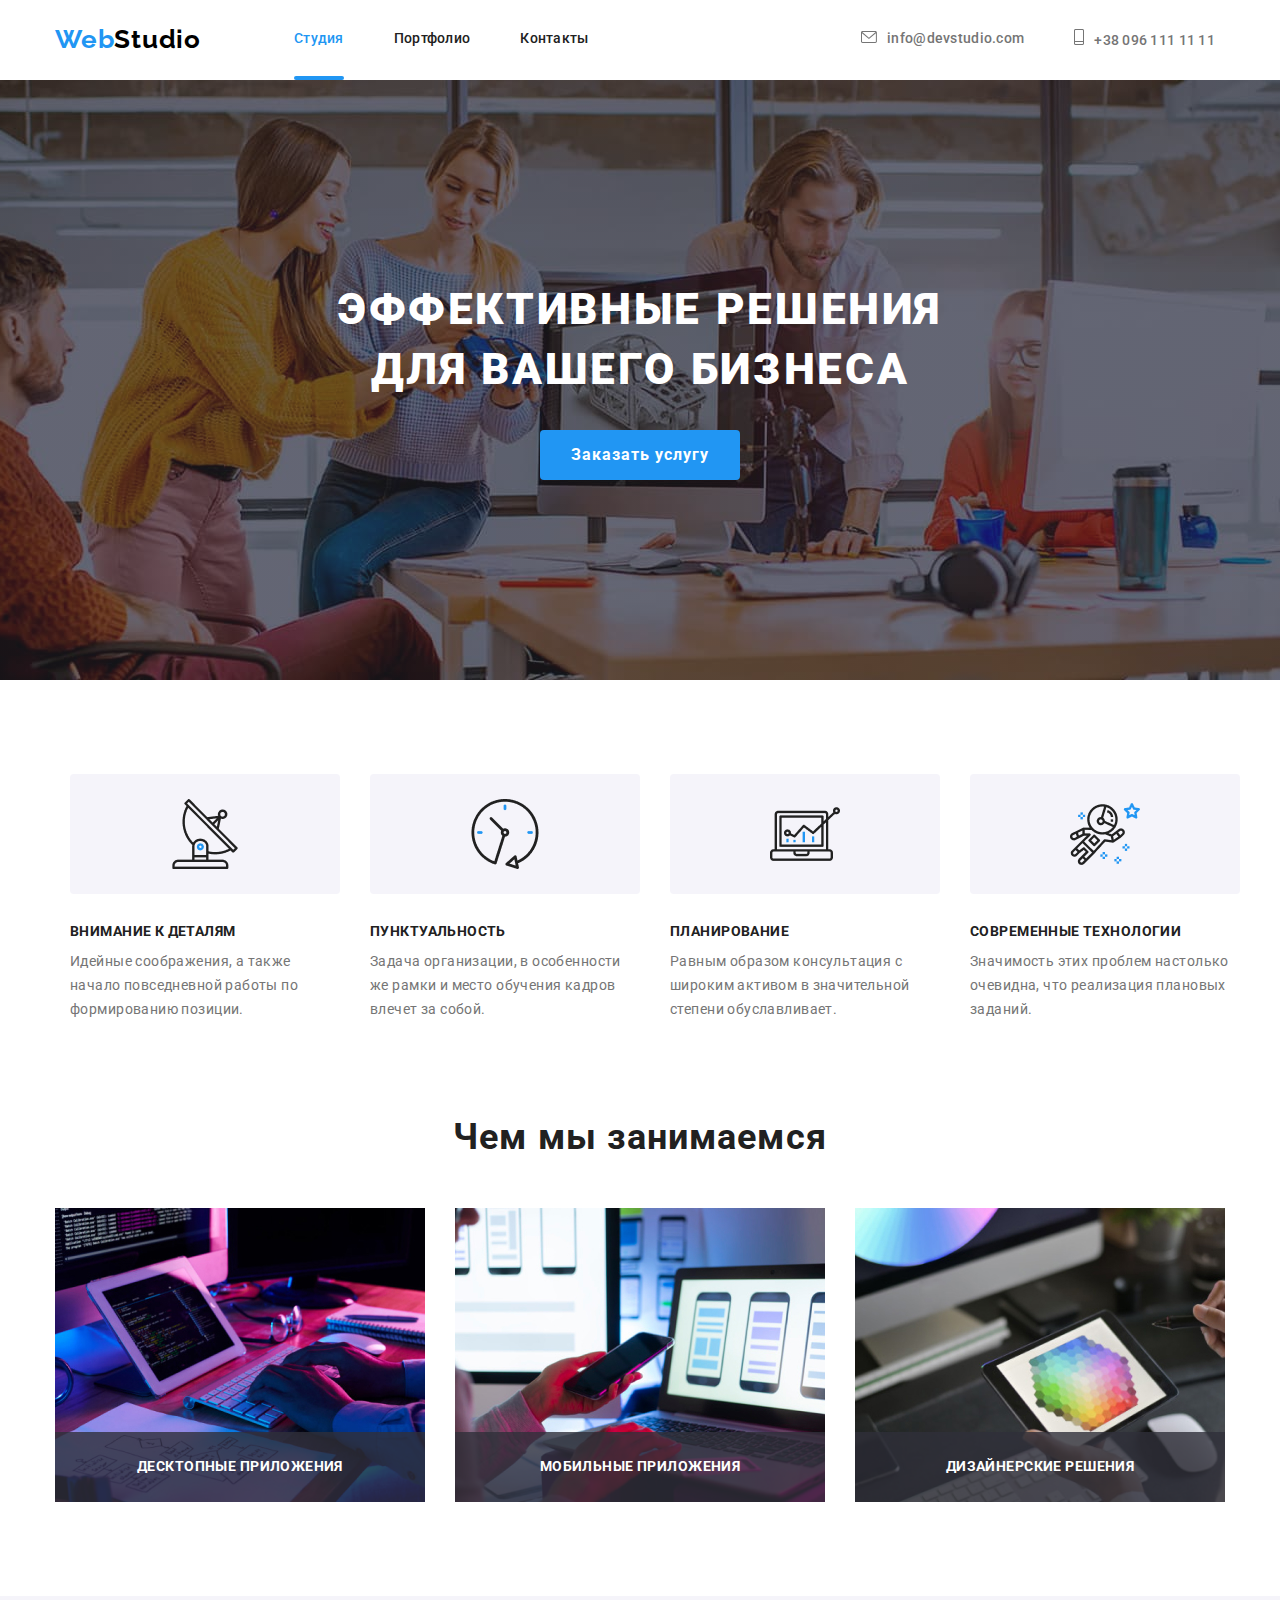
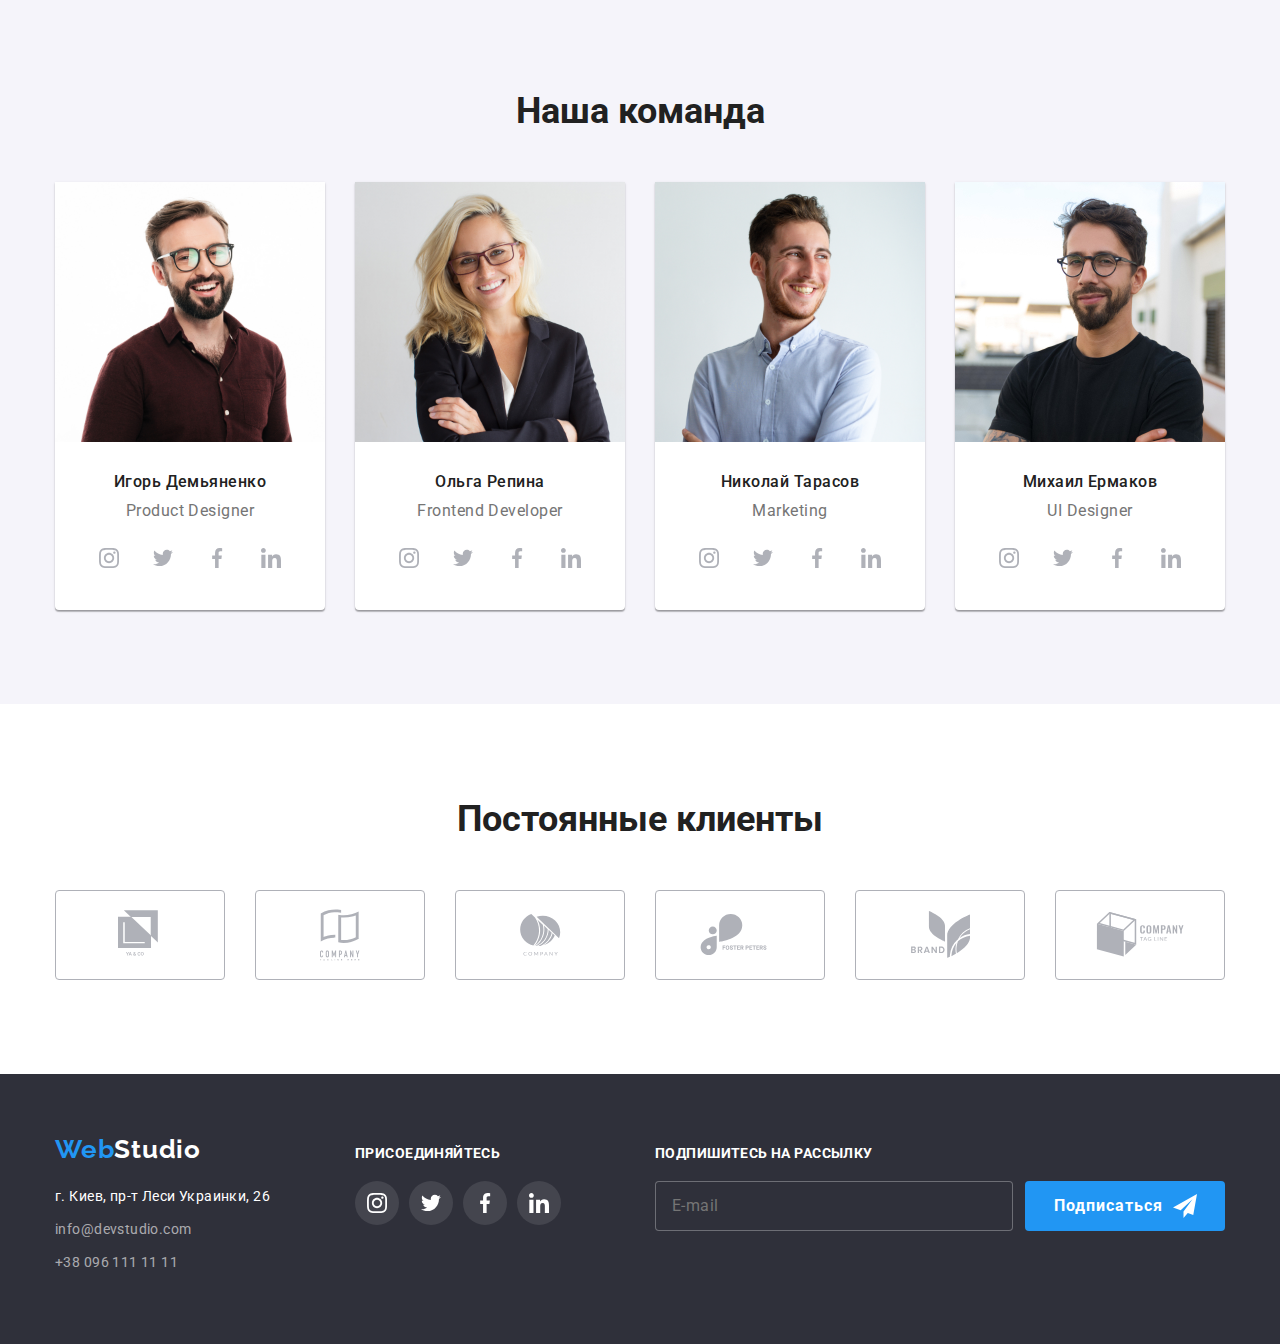
==== commit ff55cd64: "2nd draft" ====
--- a/index.html
+++ b/index.html
@@ -475,13 +475,13 @@
                     <a href="/" class="footerlogo">Web<span class="footerlogospan">Studio</span></a>
                     <ul class="footer-list">
                         <li class="footer-list-item">
-                            <address class="address">г. Киев, пр-т Леси Украинки, 26</address>
+                            <address class="footer-address">г. Киев, пр-т Леси Украинки, 26</address>
                         </li>
                         <li class="footer-list-item">
-                            <a href="mailto:info@devstudio.com" class="mail">info@devstudio.com</a>
+                            <a href="mailto:info@devstudio.com" class="footer-mail">info@devstudio.com</a>
                         </li>
                         <li class="footer-list-item">
-                            <a href="tel:+380961111111" class="tel">+38 096 111 11 11</a>
+                            <a href="tel:+380961111111" class="footer-tel">+38 096 111 11 11</a>
                         </li>
                     </ul>
                 </div>
--- a/css/main.min.css
+++ b/css/main.min.css
@@ -1,2 +1,2 @@
-html{box-sizing:border-box}*,*::before,*::after{box-sizing:inherit}body{font-family:Roboto, sans-serif;font-style:normal;font-weight:normal}a{text-decoration:none}.list{padding:0;margin:0;list-style:none}.container{width:1200px;padding-left:15px;padding-right:15px;margin-right:auto;margin-left:auto}h1,h2,h3,h4,h5,p{margin-top:0;margin-bottom:0}img{display:block;max-width:100%;height:auto}ul{list-style-type:none}.ourprojects{display:flex;flex-wrap:wrap;padding-top:94px;padding-bottom:94px;padding-left:0;padding-right:0;margin:0 auto;align-items:center}.page-header{padding-bottom:25px;padding-top:24px}.border-bottom{border-bottom:1px solid #ececec}.main-nav{display:flex;width:1200px;align-items:center;padding-left:15px;padding-right:15px;margin:0 auto}.site-nav{display:flex;margin-top:0;margin-bottom:0}.site-nav .link.current{color:#2196f3;position:relative;transition:5s cubic-bezier(0.4, 0, 0.2, 1)}.current::after{content:"";display:block;width:100%;height:4px;margin-top:28.6px;background-color:currentColor;border-radius:2px;position:absolute}.site-nav .link:hover,focus{color:#2196f3}.nav-nav{display:flex;align-items:center}.site-nav :not(:last-child){margin-right:50px}.site-nav .link{display:block;font-weight:500;font-size:14px;line-height:1.14;letter-spacing:0.02em;color:#212121;transition:250ms cubic-bezier(0.4, 0, 0.2, 1)}.upper-contacts{display:flex;margin-left:auto;margin-top:0;margin-bottom:0}.upper-contacts .item+.item{margin-left:50px}.upper-contacts-svg{fill:#757575}.upper-contacts-item .upper-contacts-svg:hover{fill:#2196f3}.upper-contacts-svg-one{width:16px;height:12px}.upper-contacts-svg-two{width:10px;height:16px}.upper-contacts{margin-right:10px}.upper-contacts-item{font-weight:500;font-size:14px;line-height:16px;letter-spacing:0.02em;color:#757575;transition:250ms cubic-bezier(0.4, 0, 0.2, 1)}.upper-contacts-item:hover{color:#2196f3}.upper-contacts-svg{fill:currentColor;margin-right:10px}.logo{margin-right:53px;font-family:Raleway, sans-serif;font-style:normal;font-weight:bold;font-size:26px;line-height:1.19;letter-spacing:0.03em;transition:250ms cubic-bezier(0.4, 0, 0.2, 1);color:#2196f3}.logospan{color:black}.hero{background-color:#2f303a;background-image:linear-gradient(to right, rgba(47,48,58,0.4), rgba(47,48,58,0.4)),url("../images/hero-image.jpg");background-repeat:no-repeat;background-position:center;background-size:cover;margin-right:auto;margin-left:auto;align-items:center;max-width:1600px;height:600px;padding-top:200px;padding-bottom:200px}.herotitle{flex-wrap:wrap;margin-left:auto;margin-top:auto;margin-bottom:30px;margin-right:auto;padding-left:auto;padding-right:auto;font-weight:900;font-size:44px;line-height:1.36;text-align:center;letter-spacing:0.06em;text-transform:uppercase;color:#fff}.herobutton{display:block;margin:0 auto;border-radius:4px;min-width:200px;height:50px;text-align:center;background:#2196f3;font-weight:bold;font-size:16px;line-height:1.88;letter-spacing:0.06em;color:#fff;cursor:pointer;border:0;transition:250ms cubic-bezier(0.4, 0, 0.2, 1)}.herobutton:hover,.herobutton:focus{background:#fff;color:#2196f3}.backdrop{position:fixed;top:0;left:0;right:0;bottom:0;background-color:rgba(0,0,0,0.2);z-index:100;opacity:1;transition:250ms cubic-bezier(0.4, 0, 0.2, 1)}.backdrop.is-hidden{opacity:0;pointer-events:none;visibility:hidden}.is-hidden .modal{transform:translate(-50%, 0%) scale(0.5)}.modal{position:relative;top:50%;left:50%;transform:translate(-50%, -50%) scale(1);width:528px;height:581px;background-color:var(--white);padding:40px;transition:250ms cubic-bezier(0.4, 0, 0.2, 1);box-shadow:0px 1px 3px rgba(0,0,0,0.12),0px 1px 1px rgba(0,0,0,0.14),0px 2px 1px rgba(0,0,0,0.2);border-radius:4px}.btn-close{position:absolute;top:8px;right:8px;width:30px;height:30px;border:1px solid rgba(0,0,0,0.1);border-radius:50%;background-color:#fff;background-color:transparent;background-repeat:no-repeat;background-position:center;cursor:pointer}.close-btn-svg{position:absolute;top:8px;right:8px;width:11px;height:11px;transition:250ms cubic-bezier(0.4, 0, 0.2, 1)}.btn-close:hover .close-btn-svg{fill:#2196f3}.fieldset{display:flex;flex-wrap:wrap}.service-header{margin:0 auto;margin-bottom:12px;font-weight:bold;font-size:20px;line-height:23px;text-align:center;letter-spacing:0.03em;color:#212121}.form-field::placeholder{text-transform:uppercase;color:rgba(117,117,117,0.5)}.field{margin-top:4px;width:100%;line-height:40px;padding-top:0;padding-bottom:0;padding-left:40px;margin-bottom:2px;border-width:1px;border-style:solid;border-color:rgba(33,33,33,0.2);border-radius:4px;cursor:pointer;transition:250ms cubic-bezier(0.4, 0, 0.2, 1);outline:none}.field:focus{border-color:#2196f3}.field-label{font-size:12px;line-height:1.16;letter-spacing:0.01em;color:#757575}.field{position:relative}.service-order-svg{position:absolute;left:53px;transform:translateY(15px);display:inline-block;width:18px;height:18px;fill:#212121;transition:250ms cubic-bezier(0.4, 0, 0.2, 1)}.field:focus+.service-order-svg{fill:#757575}.text-area{padding-left:16px;padding-right:16px;padding-top:13px;padding-bottom:11px;margin-top:4px;resize:none;width:448px;height:120px;font-size:14px;line-height:1.14;letter-spacing:0.01em;border-width:1px;border-style:solid;border-color:rgba(33,33,33,0.2);border-radius:4px;outline:none;transition:250ms cubic-bezier(0.4, 0, 0.2, 1)}.text-area::placeholder{font-size:14px;line-height:16px;letter-spacing:0.01em;color:rgba(117,117,117,0.5)}.text-area:focus{border-color:#757575}.checkbox-text{margin-top:20px}.check{display:flex;justify-content:center;align-items:center}.check-input{position:absolute;width:1px;height:1px;margin:-1px;border:0;padding:0;white-space:nowrap;clip-path:inset(100%);clip:rect(0 0 0 0);overflow:hidden}.checkbox-check{display:inline-block;width:16px;height:15px;margin-right:7px;border:2px solid var(#212121);border-radius:2px}.check-input:checked+.checkbox-check{border-color:transparent;background-color:var(--hover-button-color);background-image:url("../images/check-sign.svg");background-size:contain;background-origin:content-box;background-repeat:no-repeat;transition:50ms cubic-bezier(0.4, 0, 0.2, 1)}.policy{font-size:14px;line-height:1.71;letter-spacing:0.03em;color:var(--secondary-color)}.conditions-link{font-size:14px;line-height:1.71;letter-spacing:0.03em;text-decoration-line:underline;color:var(--hover-button-color);transition:250ms cubic-bezier(0.4, 0, 0.2, 1)}.service-order-btn{position:relative;display:inline-flex;padding-top:10px;padding-bottom:10px;padding-left:56px;margin:0 auto;margin-top:30px;margin-left:125px;height:50px;min-width:200px;font-weight:bold;font-size:16px;line-height:1.87;align-items:center;text-align:center;letter-spacing:0.06em;color:var(--white);background:var(--hover-button-color);border:0;border-radius:4px;box-shadow:0px 4px 4px rgba(0,0,0,0.15);cursor:pointer;transition:250ms cubic-bezier(0.4, 0, 0.2, 1)}.description{padding-top:94px;padding-bottom:94px}.description-list{display:flex;flex-wrap:wrap;margin-top:213px;align-items:center;width:1200px;align-items:center;padding-left:15px;padding-right:15px;margin:0 auto}.description-list .description-item{width:270px}.description-item:not(:last-child){margin-right:30px}.description-item::before{display:block;content:"";height:120px;background-repeat:no-repeat;background-position:center;background-color:#f5f4fa;border-radius:4px;margin-bottom:30px}.description-item .details-attention::before{background-image:url("../images/antenna1.png")}.being-ontime::before{background-image:url("../images/clock1.png")}.planning::before{background-image:url("../images/diagram1.png")}.technologies::before{background-image:url("../images/astronaut1.png")}.desctitle{margin-bottom:10px;font-weight:bold;font-size:14px;line-height:1.14;letter-spacing:0.03em;text-transform:uppercase;color:#212121}.desctext{font-size:14px;line-height:1.71;letter-spacing:0.03em;color:#757575}.function{padding-bottom:94px}.functitle{margin-bottom:50px;font-weight:bold;font-size:36px;line-height:1.17;text-align:center;letter-spacing:0.03em;color:#212121}.functitle-list{display:flex;flex-wrap:wrap;align-items:center;width:1200px;margin:0 auto;padding-left:0}.functitle-list-item{width:370px}.functitle-list-item .functitle-list-item:not(:last-child){margin-right:30px}.what-we-do{position:relative}.what-we-do-header{position:absolute;flex-wrap:no-wrap;bottom:0;padding-top:27px;width:100%;height:70px;font-weight:bold;font-size:14px;line-height:1.14;text-align:center;letter-spacing:0.03em;text-transform:uppercase;color:#fff;background:rgba(47,48,58,0.8)}.flex-container{display:flex;flex-wrap:wrap;align-items:center;text-align:center;width:1200px;padding-left:0;padding-right:0;margin:0 auto}.team{background-color:#f5f4fa;padding-bottom:94px;padding-top:94px}.teamheader{margin:0;margin-bottom:50px;text-align:center;font-weight:bold;font-size:36px;line-height:42px;text-align:center;letter-spacing:1.17;color:#212121}.flex-item{width:270px;padding-bottom:30px;background-color:#fff;box-shadow:0px 1px 3px rgba(0,0,0,0.12),0px 1px 1px rgba(0,0,0,0.14),0px 2px 1px rgba(0,0,0,0.2);border-radius:0px 0px 4px 4px}.flex-container .flex-item:not(:last-child){margin-right:30px}.teamitem{margin-top:30px;margin-bottom:10px;font-weight:500;font-size:16px;line-height:1.19;letter-spacing:0.03em;color:#212121}.itemposition{margin-top:0;margin-bottom:0;font-size:16px;line-height:1.19;letter-spacing:0.03em;color:#757575}.list-social-icons{display:flex;flex-wrap:wrap;margin:0 auto;margin-left:32px;margin-top:16px;align-items:center;padding-inline-start:0}.social-icons-link{display:flex;justify-content:center;align-items:center;width:44px;height:44px;background-color:#fff;border-radius:50%;transition:250ms cubic-bezier(0.4, 0, 0.2, 1)}.social-icons-link:hover .social-icons-svg,.social-icons-link:focus .social-icons-svg{fill:#fff}.social-icons-link:hover,.social-icons-link:focus{background-color:#2196f3}.social-icons-svg{width:20px;height:20px;fill:#afb1b8}.social-icons-item:not(:last-child){margin-right:10px}.clients{padding-bottom:94px;padding-top:94px}.clients-header{margin:0;margin-bottom:50px;text-align:center;font-weight:bold;font-size:36px;line-height:42px;text-align:center;letter-spacing:1.17;color:#212121}.constant-clients-list{display:flex;flex-wrap:wrap;justify-content:center;margin:0 auto;align-items:center;padding-inline-start:0}.constant-clients-list-item{display:flex;justify-content:center;align-items:center;width:170px;height:90px;border:1px solid #afb1b8;border-radius:4px;color:#afb1b8;transition:250ms cubic-bezier(0.4, 0, 0.2, 1)}.constant-clients-list-item:hover,.constant-clients-list-item:focus{border-color:#2196f3}.clients-examples-svg{fill:#afb1b8;transition:250ms cubic-bezier(0.4, 0, 0.2, 1)}.constant-clients-list-item:hover .clients-examples-svg,.constant-clients-list-item:focus .clients-examples-svg{fill:#2196f3;transition:250ms cubic-bezier(0.4, 0, 0.2, 1)}.constant-clients-list-a:not(:last-child){margin-right:30px}.footer{padding-top:60px;display:flex;flex-wrap:wrap;align-items:left;padding-top:60px;padding-bottom:60px;background-color:#2f303a}.footer-list{margin-top:20px;margin-bottom:0;margin-left:0;padding-left:0px}.footer-div-box{display:flex;flex-wrap:wrap;align-items:baseline}.footer-list-item{margin-bottom:9px}.footer-widget{width:270px;margin-right:30px}.footerlogo{margin-bottom:20px;font-family:Raleway, sans-serif;font-style:normal;font-weight:bold;font-size:26px;line-height:1.19;letter-spacing:0.03em;color:#2196f3;transition:250ms cubic-bezier(0.4, 0, 0.2, 1)}.footerlogospan{color:#fff}.address{font-size:14px;line-height:1.71;letter-spacing:0.03em;color:#fff}.mail,.tel{margin-bottom:9px;font-size:14px;line-height:1.71;letter-spacing:0.03em;color:rgba(255,255,255,0.6);transition:250ms cubic-bezier(0.4, 0, 0.2, 1)}.mail:hover,.tel:hover{color:#2196f3}.join-us-header{display:flex;flex-wrap:wrap;margin:0 auto;margin-bottom:20px;font-weight:bold;font-size:14px;line-height:16px;letter-spacing:0.03em;text-transform:uppercase;color:#fff}.list-footer-social-icons{display:flex;flex-wrap:wrap;margin:0 auto;align-items:center;padding-left:0}.footer-social-icons-link{display:flex;justify-content:center;align-items:center;width:44px;height:44px;background-color:rgba(255,255,255,0.1);border-radius:50%;transition:250ms cubic-bezier(0.4, 0, 0.2, 1)}.footer-social-icons-link:hover .footer-social-icons-svg,.footer-social-icons-link:focus .footer-social-icons-svg{fill:#fff}.footer-social-icons-link:hover,.footer-social-icons-link:focus{background-color:#2196f3}.footer-social-icons-svg{width:20px;height:20px;fill:#fff}.footer-social-icons-item:not(:last-child){margin-right:10px}.subscribe-to-us{margin-bottom:20px;font-weight:bold;font-size:14px;line-height:16px;letter-spacing:0.03em;text-transform:uppercase;color:#fff}.subscr-mail{padding-top:15px;padding-bottom:15px;padding-left:16px;margin-right:8px;font-size:16px;line-height:1.25;display:inline-block;align-items:center;letter-spacing:0.03em;color:rgba(255,255,255,0.6);background-color:#2f303a;width:358px;height:50px;border:1px solid rgba(255,255,255,0.3);box-sizing:border-box;border-radius:4px}.subscr-btn{padding-top:10px;padding-bottom:10px;padding-left:29px;position:relative;display:inline-flex;height:50px;min-width:200px;margin:0 auto;font-weight:bold;font-size:16px;line-height:1.87;align-items:center;letter-spacing:0.06em;color:#fff;background:#2196f3;border:0;border-radius:4px;cursor:pointer;transition:250ms cubic-bezier(0.4, 0, 0.2, 1)}.subscr-btn:hover,.subscr-btn:focus{background:#fff;color:#2196f3}.subscr-btn:hover .subscr-btn-arrow-svg,.subscr-btn:focus .subscr-btn-arrow-svg{fill:#2196f3}.subscr-btn-arrow-svg{position:absolute;top:13px;right:28px;height:24px;width:24px;fill:#fff;transition:250ms cubic-bezier(0.4, 0, 0.2, 1)}.project-button-group{display:flex;flex-wrap:wrap;margin-top:0;margin-bottom:34px;margin-left:auto;margin-right:auto;padding-left:0;justify-content:center}.projectbutton{padding:6px 22px;font-weight:500;font-size:16px;line-height:1.62;text-align:center;letter-spacing:0.03em;color:#212121;background:#f5f4fa;border-radius:4px;border:0;transition:250ms cubic-bezier(0.4, 0, 0.2, 1)}.project-button-item:not(:last-child){margin-right:8px}.projects-info{display:flex;flex-wrap:wrap;align-items:center;text-align:center;width:1200px;padding-left:0;padding-right:0;margin:0 auto}.project-info-item{width:370px;margin-right:30px;margin-bottom:30px}.project-img-box{position:relative;overflow:hidden}.project-box-desc{display:inline-block;position:absolute;padding-top:63px;padding-left:24px;padding-right:24px;padding-bottom:63px;right:0;bottom:0;width:100%;height:100%;background:rgba(33,150,243,0.9);font-size:18px;line-height:1.56;letter-spacing:0.03em;text-align:left;color:#fff;transform:translateY(100%);transition:250ms cubic-bezier(0.4, 0, 0.2, 1)}.project-box-link:hover,.project-box-link:focus{box-shadow:0px 1px 1px rgba(0,0,0,0.12),0px 4px 4px rgba(0,0,0,0.06),1px 4px 6px rgba(0,0,0,0.16);cursor:pointer}.project-box-link:hover .project-box-desc,.project-box-link:focus .project-box-desc{transform:translateY(0)}.project-info-item:nth-child(3n){margin-right:0}.project-info-item:nth-last-child(-n+3){margin-bottom:0}.project-info-box{padding:20px 24px;border:1px solid #eeeeee}.projecthead{margin-bottom:4px;margin-right:auto;font-weight:bold;font-size:18px;line-height:2;letter-spacing:0.06em;text-align:left;color:#212121}.projectdesc{margin-top:0;margin-bottom:20;margin-right:auto;text-align:left;font-size:16px;line-height:1.87;letter-spacing:0.03em;color:#757575}.projectbutton:hover,.projectbutton:focus{background-color:#2196f3;color:#fff;cursor:pointer}
+html{box-sizing:border-box}body{font-family:Roboto, sans-serif;font-style:normal;font-weight:normal}*,*::before,*::after{box-sizing:inherit}a{text-decoration:none}.list{padding:0;margin:0;list-style:none}.container{width:1200px;padding-left:15px;padding-right:15px;margin-right:auto;margin-left:auto}h1,h2,h3,h4,h5,p{margin-top:0;margin-bottom:0}img{display:block;max-width:100%;height:auto}ul{list-style-type:none}.page-header{padding-bottom:25px;padding-top:24px}.border-bottom{border-bottom:1px solid #ececec}.main-nav{display:flex;width:1200px;align-items:center;padding-left:15px;padding-right:15px;margin:0 auto}.site-nav{display:flex;margin-top:0;margin-bottom:0}.site-nav .link{display:block;font-weight:500;font-size:14px;line-height:1.14;letter-spacing:0.02em;color:#212121;transition:250ms cubic-bezier(0.4, 0, 0.2, 1)}.site-nav .link:hover,.site-nav .link:focus{color:#2196f3}.site-nav .link.current{color:#2196f3;position:relative;transition:5s cubic-bezier(0.4, 0, 0.2, 1)}.site-nav .current::after{content:"";display:block;width:100%;height:4px;margin-top:28.6px;background-color:currentColor;border-radius:2px;position:absolute}.site-nav :not(:last-child){margin-right:50px}.nav-nav{display:flex;align-items:center}.upper-contacts{display:flex;margin-left:auto;margin-top:0;margin-bottom:0}.upper-contacts .item+.item{margin-left:50px}.upper-contacts-svg{fill:#757575}.upper-contacts-item .upper-contacts-svg:hover{fill:#2196f3}.upper-contacts-svg-one{width:16px;height:12px}.upper-contacts-svg-two{width:10px;height:16px}.upper-contacts{margin-right:10px}.upper-contacts-item{font-weight:500;font-size:14px;line-height:16px;letter-spacing:0.02em;color:#757575;transition:250ms cubic-bezier(0.4, 0, 0.2, 1)}.upper-contacts-item:hover{color:#2196f3}.upper-contacts-svg{fill:currentColor;margin-right:10px}.logo{margin-right:53px;font-family:Raleway, sans-serif;font-style:normal;font-weight:bold;font-size:26px;line-height:1.19;letter-spacing:0.03em;transition:250ms cubic-bezier(0.4, 0, 0.2, 1);color:#2196f3}.logospan{color:black}.hero{background-color:#2f303a;background-image:linear-gradient(to right, rgba(47,48,58,0.4), rgba(47,48,58,0.4)),url("../images/hero-image.jpg");background-repeat:no-repeat;background-position:center;background-size:cover;margin-right:auto;margin-left:auto;align-items:center;max-width:1600px;height:600px;padding-top:200px;padding-bottom:200px}.herotitle{flex-wrap:wrap;margin-left:auto;margin-top:auto;margin-bottom:30px;margin-right:auto;padding-left:auto;padding-right:auto;font-weight:900;font-size:44px;line-height:1.36;text-align:center;letter-spacing:0.06em;text-transform:uppercase;color:#fff}.herobutton{display:block;margin:0 auto;border-radius:4px;min-width:200px;height:50px;text-align:center;background:#2196f3;font-weight:bold;font-size:16px;line-height:1.88;letter-spacing:0.06em;color:#fff;cursor:pointer;border:0;transition:250ms cubic-bezier(0.4, 0, 0.2, 1)}.herobutton:hover,.herobutton:focus{background:#fff;color:#2196f3}.backdrop{position:fixed;top:0;left:0;right:0;bottom:0;background-color:rgba(0,0,0,0.2);z-index:100;opacity:1;transition:250ms cubic-bezier(0.4, 0, 0.2, 1)}.backdrop.is-hidden{opacity:0;pointer-events:none;visibility:hidden}.modal{position:relative;top:50%;left:50%;transform:translate(-50%, -50%) scale(1);width:528px;height:581px;background-color:#fff;padding:40px;transition:250ms cubic-bezier(0.4, 0, 0.2, 1);box-shadow:0px 1px 3px rgba(0,0,0,0.12),0px 1px 1px rgba(0,0,0,0.14),0px 2px 1px rgba(0,0,0,0.2);border-radius:4px}.is-hidden .modal{transform:translate(-50%, 0%) scale(0.5)}.btn-close{position:absolute;top:8px;right:8px;width:30px;height:30px;border:1px solid rgba(0,0,0,0.1);border-radius:50%;background-color:#fff;background-color:transparent;background-repeat:no-repeat;background-position:center;cursor:pointer}.close-btn-svg{position:absolute;top:8px;right:8px;width:11px;height:11px;transition:250ms cubic-bezier(0.4, 0, 0.2, 1)}.btn-close:hover .close-btn-svg{fill:#2196f3}.fieldset{display:flex;flex-wrap:wrap}.service-header{margin:0 auto;margin-bottom:12px;font-weight:bold;font-size:20px;line-height:23px;text-align:center;letter-spacing:0.03em;color:#212121}.form-field::placeholder{text-transform:uppercase;color:rgba(117,117,117,0.5)}.field{margin-top:4px;width:100%;line-height:40px;padding-top:0;padding-bottom:0;padding-left:40px;margin-bottom:2px;border-width:1px;border-style:solid;border-color:rgba(33,33,33,0.2);border-radius:4px;cursor:pointer;transition:250ms cubic-bezier(0.4, 0, 0.2, 1);outline:none}.field:focus{border-color:#2196f3}.field:focus+.service-order-svg{fill:#2196f3}.field-label{font-size:12px;line-height:1.16;letter-spacing:0.01em;color:#757575}.field{position:relative}.service-order-svg{position:absolute;left:53px;transform:translateY(15px);display:inline-block;width:18px;height:18px;fill:#212121;transition:250ms cubic-bezier(0.4, 0, 0.2, 1)}.text-area{padding-left:16px;padding-right:16px;padding-top:13px;padding-bottom:11px;margin-top:4px;resize:none;width:448px;height:120px;font-size:14px;line-height:1.14;letter-spacing:0.01em;border-width:1px;border-style:solid;border-color:rgba(33,33,33,0.2);border-radius:4px;outline:none;transition:250ms cubic-bezier(0.4, 0, 0.2, 1)}.text-area::placeholder{font-size:14px;line-height:16px;letter-spacing:0.01em;color:rgba(117,117,117,0.5)}.text-area::placeholder:focus{border-color:#2196f3}.checkbox-text{margin-top:20px}.check{display:flex;justify-content:center;align-items:center}.check-input{position:absolute;width:1px;height:1px;margin:-1px;border:0;padding:0;white-space:nowrap;clip-path:inset(100%);clip:rect(0 0 0 0);overflow:hidden}.check-input:checked+.checkbox-check{border-color:transparent;background-color:#2196f3;background-image:url("../images/check-sign.svg");background-size:contain;background-origin:content-box;background-repeat:no-repeat;transition:50ms cubic-bezier(0.4, 0, 0.2, 1)}.policy{font-size:14px;line-height:1.71;letter-spacing:0.03em;color:#757575}.checkbox-check{display:inline-block;width:16px;height:15px;margin-right:7px;border:2px solid #212121;border-radius:2px}.conditions-link{font-size:14px;line-height:1.71;letter-spacing:0.03em;text-decoration-line:underline;color:#2196f3;transition:250ms cubic-bezier(0.4, 0, 0.2, 1)}.service-order-btn{position:relative;display:inline-flex;padding-top:10px;padding-bottom:10px;padding-left:56px;margin:0 auto;margin-top:30px;margin-left:125px;height:50px;min-width:200px;font-weight:bold;font-size:16px;line-height:1.87;align-items:center;text-align:center;letter-spacing:0.06em;color:#fff;background:#2196f3;border:0;border-radius:4px;box-shadow:0px 4px 4px rgba(0,0,0,0.15);cursor:pointer;transition:250ms cubic-bezier(0.4, 0, 0.2, 1)}.description{padding-top:94px;padding-bottom:94px}.description-list{display:flex;flex-wrap:wrap;margin-top:213px;align-items:center;width:1200px;align-items:center;padding-left:15px;padding-right:15px;margin:0 auto}.description-list .description-item{width:270px}.description-item:not(:last-child){margin-right:30px}.description-item::before{display:block;content:"";height:120px;background-repeat:no-repeat;background-position:center;background-color:#f5f4fa;border-radius:4px;margin-bottom:30px}.details-attention::before{background-image:url("../images/antenna1.png")}.being-ontime::before{background-image:url("../images/clock1.png")}.planning::before{background-image:url("../images/diagram1.png")}.technologies::before{background-image:url("../images/astronaut1.png")}.desctitle{margin-bottom:10px;font-weight:bold;font-size:14px;line-height:1.14;letter-spacing:0.03em;text-transform:uppercase;color:#212121}.desctext{font-size:14px;line-height:1.71;letter-spacing:0.03em;color:#757575}.function{padding-bottom:94px}.functitle{margin-bottom:50px;font-weight:bold;font-size:36px;line-height:1.17;text-align:center;letter-spacing:0.03em;color:#212121}.functitle-list{display:flex;flex-wrap:wrap;align-items:center;width:1200px;margin:0 auto;padding-left:0}.functitle-list-item{width:370px}.functitle-list-item:not(:last-child){margin-right:30px}.what-we-do{position:relative}.what-we-do-header{position:absolute;flex-wrap:no-wrap;bottom:0;padding-top:27px;width:100%;height:70px;font-weight:bold;font-size:14px;line-height:1.14;text-align:center;letter-spacing:0.03em;text-transform:uppercase;color:#fff;background:rgba(47,48,58,0.8)}.flex-container{display:flex;flex-wrap:wrap;align-items:center;text-align:center;width:1200px;padding-left:0;padding-right:0;margin:0 auto}.flex-container .flex-item:not(:last-child){margin-right:30px}.team{background-color:#f5f4fa;padding-bottom:94px;padding-top:94px}.teamheader{margin:0;margin-bottom:50px;text-align:center;font-weight:bold;font-size:36px;line-height:42px;text-align:center;letter-spacing:1.17;color:#212121}.flex-item{width:270px;padding-bottom:30px;background-color:#fff;box-shadow:0px 1px 3px rgba(0,0,0,0.12),0px 1px 1px rgba(0,0,0,0.14),0px 2px 1px rgba(0,0,0,0.2);border-radius:0px 0px 4px 4px}.teamitem{margin-top:30px;margin-bottom:10px;font-weight:500;font-size:16px;line-height:1.19;letter-spacing:0.03em;color:#212121}.itemposition{margin-top:0;margin-bottom:0;font-size:16px;line-height:1.19;letter-spacing:0.03em;color:#757575}.list-social-icons{display:flex;flex-wrap:wrap;margin:0 auto;margin-left:32px;margin-top:16px;align-items:center;padding-inline-start:0}.social-icons-link{display:flex;justify-content:center;align-items:center;width:44px;height:44px;background-color:#fff;border-radius:50%;transition:250ms cubic-bezier(0.4, 0, 0.2, 1)}.social-icons-link:hover,.social-icons-link:focus{background-color:#2196f3}.social-icons-link:hover .social-icons-svg,.social-icons-link:focus .social-icons-svg{fill:#fff}.social-icons-svg{width:20px;height:20px;fill:#afb1b8}.social-icons-item:not(:last-child){margin-right:10px}.clients{padding-bottom:94px;padding-top:94px}.clients-header{margin:0;margin-bottom:50px;text-align:center;font-weight:bold;font-size:36px;line-height:42px;text-align:center;letter-spacing:1.17;color:#212121}.constant-clients-list{display:flex;flex-wrap:wrap;justify-content:center;margin:0 auto;align-items:center;padding-inline-start:0}.constant-clients-list-item{display:flex;justify-content:center;align-items:center;width:170px;height:90px;border:1px solid #afb1b8;border-radius:4px;color:#afb1b8;transition:250ms cubic-bezier(0.4, 0, 0.2, 1)}.constant-clients-list-item:hover,.constant-clients-list-item:focus{border-color:#2196f3}.clients-examples-svg{fill:#afb1b8;transition:250ms cubic-bezier(0.4, 0, 0.2, 1)}.constant-clients-list-item:hover .clients-examples-svg,.constant-clients-list-item:focus .clients-examples-svg{fill:#2196f3;transition:250ms cubic-bezier(0.4, 0, 0.2, 1)}.constant-clients-list-a:not(:last-child){margin-right:30px}.footer{padding-top:60px;display:flex;flex-wrap:wrap;align-items:left;padding-top:60px;padding-bottom:60px;background-color:#2f303a}.footer-list{margin-top:20px;margin-bottom:0;margin-left:0;padding-left:0px}.footer-div-box{display:flex;flex-wrap:wrap;align-items:baseline}.footer-list-item{margin-bottom:9px}.footer-widget{width:270px;margin-right:30px}.footerlogo{margin-bottom:20px;font-family:Raleway, sans-serif;font-style:normal;font-weight:bold;font-size:26px;line-height:1.19;letter-spacing:0.03em;color:#2196f3;transition:250ms cubic-bezier(0.4, 0, 0.2, 1)}.footerlogospan{color:#fff}.footer-address{font-style:normal;font-size:14px;line-height:1.71;letter-spacing:0.03em;color:#fff}.footer-mail{margin-bottom:9px;font-size:14px;line-height:1.71;letter-spacing:0.03em;color:rgba(255,255,255,0.6);transition:250ms cubic-bezier(0.4, 0, 0.2, 1)}.footer-mail:hover{color:#2196f3}.footer-tel{margin-bottom:9px;font-size:14px;line-height:1.71;letter-spacing:0.03em;color:rgba(255,255,255,0.6);transition:250ms cubic-bezier(0.4, 0, 0.2, 1)}.footer-tel:hover{color:#2196f3}.join-us-header{display:flex;flex-wrap:wrap;margin:0 auto;margin-bottom:20px;font-weight:bold;font-size:14px;line-height:16px;letter-spacing:0.03em;text-transform:uppercase;color:#fff}.list-footer-social-icons{display:flex;flex-wrap:wrap;margin:0 auto;align-items:center;padding-left:0}.footer-social-icons-link{display:flex;justify-content:center;align-items:center;width:44px;height:44px;background-color:rgba(255,255,255,0.1);border-radius:50%;transition:250ms cubic-bezier(0.4, 0, 0.2, 1)}.footer-social-icons-link:hover .footer-social-icons-svg,.footer-social-icons-link:focus .footer-social-icons-svg{fill:#fff}.footer-social-icons-link:hover,.footer-social-icons-link:focus{background-color:#2196f3}.footer-social-icons-svg{width:20px;height:20px;fill:#fff}.footer-social-icons-item:not(:last-child){margin-right:10px}.subscribe-to-us{margin-bottom:20px;font-weight:bold;font-size:14px;line-height:16px;letter-spacing:0.03em;text-transform:uppercase;color:#fff}.subscr-mail{padding-top:15px;padding-bottom:15px;padding-left:16px;margin-right:8px;font-size:16px;line-height:1.25;display:inline-block;align-items:center;letter-spacing:0.03em;color:rgba(255,255,255,0.6);background-color:#2f303a;width:358px;height:50px;border:1px solid rgba(255,255,255,0.3);box-sizing:border-box;border-radius:4px}.subscr-btn{padding-top:10px;padding-bottom:10px;padding-left:29px;position:relative;display:inline-flex;height:50px;min-width:200px;margin:0 auto;font-weight:bold;font-size:16px;line-height:1.87;align-items:center;letter-spacing:0.06em;color:#fff;background:#2196f3;border:0;border-radius:4px;cursor:pointer;transition:250ms cubic-bezier(0.4, 0, 0.2, 1)}.subscr-btn:hover,.subscr-btn:focus{background:#fff;color:#2196f3}.subscr-btn:hover .subscr-btn-arrow-svg,.subscr-btn:focus .subscr-btn-arrow-svg{fill:#2196f3}.subscr-btn-arrow-svg{position:absolute;top:13px;right:28px;height:24px;width:24px;fill:#fff;transition:250ms cubic-bezier(0.4, 0, 0.2, 1)}.project-button-group{display:flex;flex-wrap:wrap;margin-top:0;margin-bottom:34px;margin-left:auto;margin-right:auto;padding-left:0;justify-content:center}.projectbutton{padding:6px 22px;font-weight:500;font-size:16px;line-height:1.62;text-align:center;letter-spacing:0.03em;color:#212121;background:#f5f4fa;border-radius:4px;border:0;transition:250ms cubic-bezier(0.4, 0, 0.2, 1)}.projectbutton:hover,.projectbutton:focus{background-color:#2196f3;color:#fff;cursor:pointer}.project-button-item:not(:last-child){margin-right:8px}.ourprojects{display:flex;flex-wrap:wrap;padding-top:94px;padding-bottom:94px;padding-left:0;padding-right:0;margin:0 auto;align-items:center}.projects-info{display:flex;flex-wrap:wrap;align-items:center;text-align:center;width:1200px;padding-left:0;padding-right:0;margin:0 auto}.project-info-item{width:370px;margin-right:30px;margin-bottom:30px}.project-img-box{position:relative;overflow:hidden}.project-box-desc{display:inline-block;position:absolute;padding-top:63px;padding-left:24px;padding-right:24px;padding-bottom:63px;right:0;bottom:0;width:100%;height:100%;background:rgba(33,150,243,0.9);font-size:18px;line-height:1.56;letter-spacing:0.03em;text-align:left;color:#fff;transform:translateY(100%);transition:250ms cubic-bezier(0.4, 0, 0.2, 1)}.project-box-link:hover,.project-box-link:focus{box-shadow:0px 1px 1px rgba(0,0,0,0.12),0px 4px 4px rgba(0,0,0,0.06),1px 4px 6px rgba(0,0,0,0.16);cursor:pointer}.project-box-link:hover .project-box-desc,.project-box-link:focus .project-box-desc{transform:translateY(0)}.project-info-item:nth-child(3n){margin-right:0}.project-info-item:nth-last-child(-n+3){margin-bottom:0}.project-info-box{padding:20px 24px;border:1px solid #eeeeee}.projecthead{margin-bottom:4px;margin-right:auto;font-weight:bold;font-size:18px;line-height:2;letter-spacing:0.06em;text-align:left;color:#212121}.projectdesc{margin-top:0;margin-bottom:20;margin-right:auto;text-align:left;font-size:16px;line-height:1.87;letter-spacing:0.03em;color:#757575}
 /*# sourceMappingURL=main.min.css.map */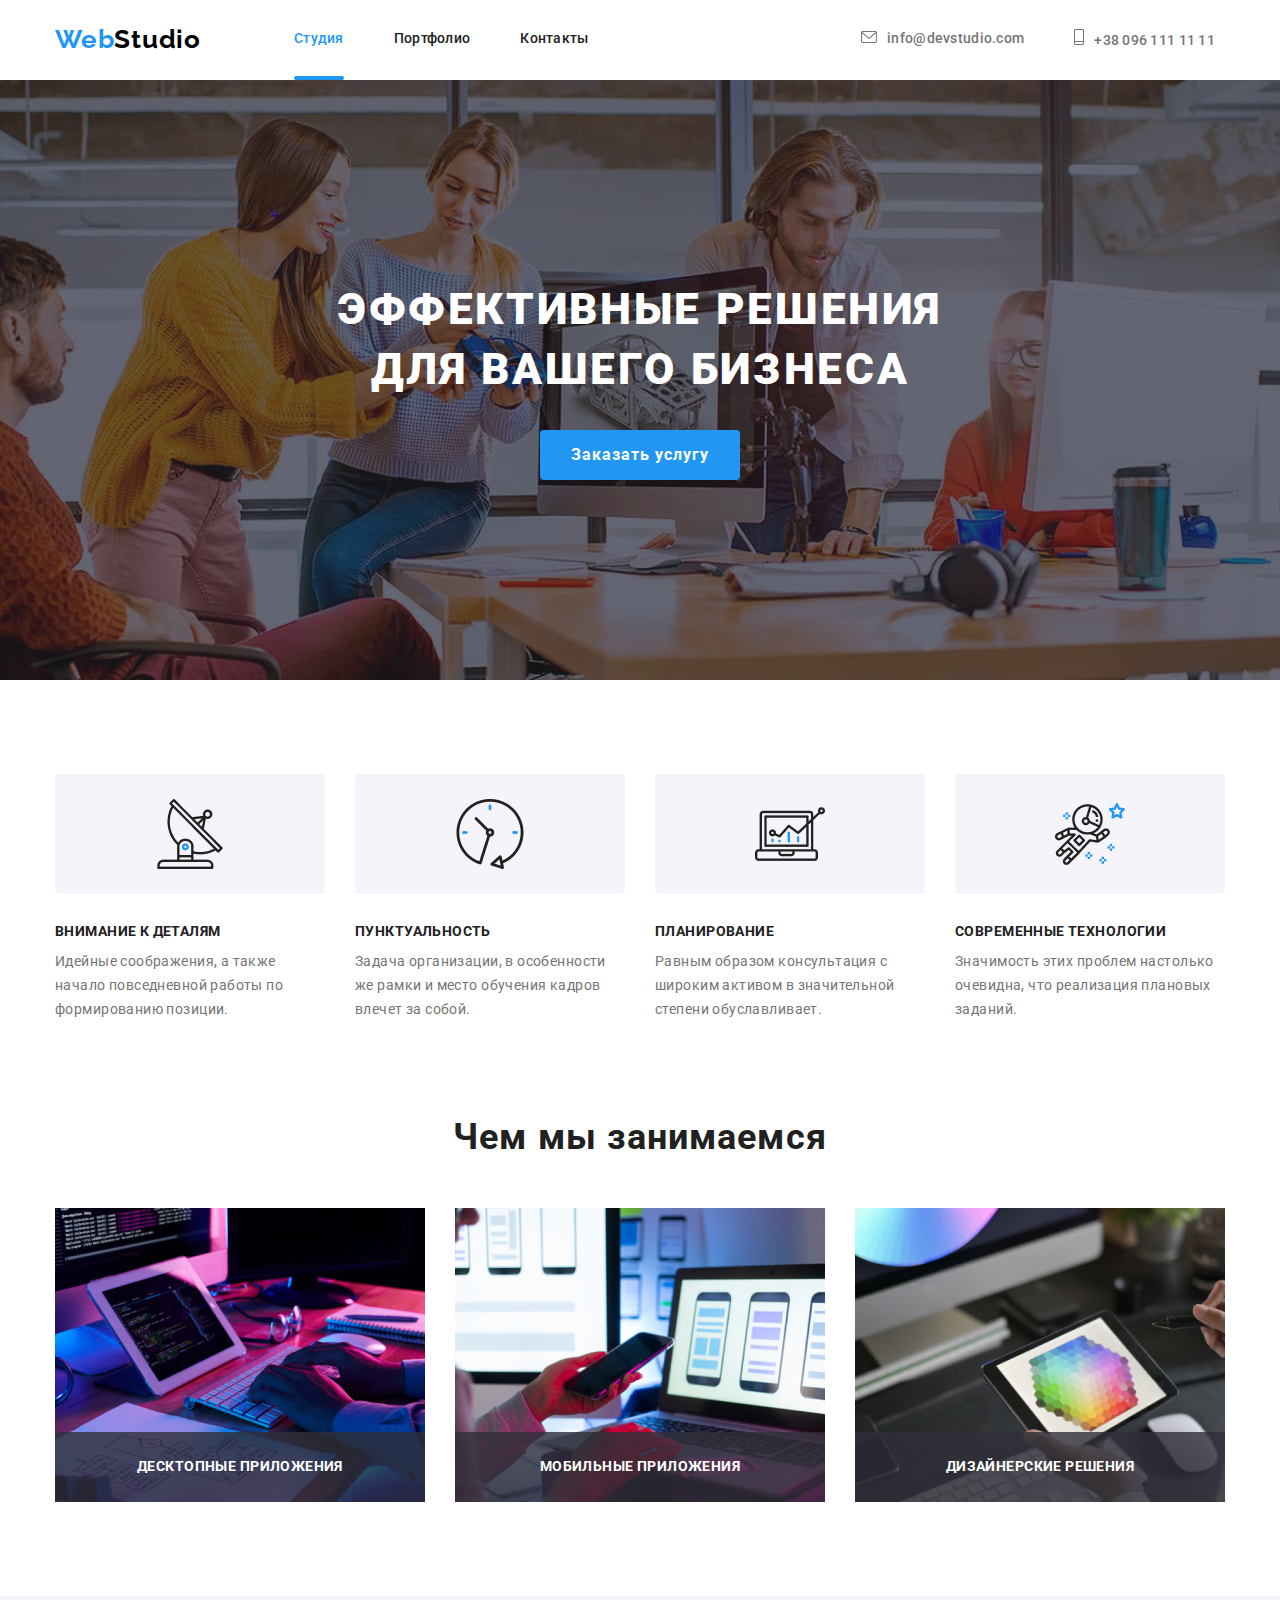
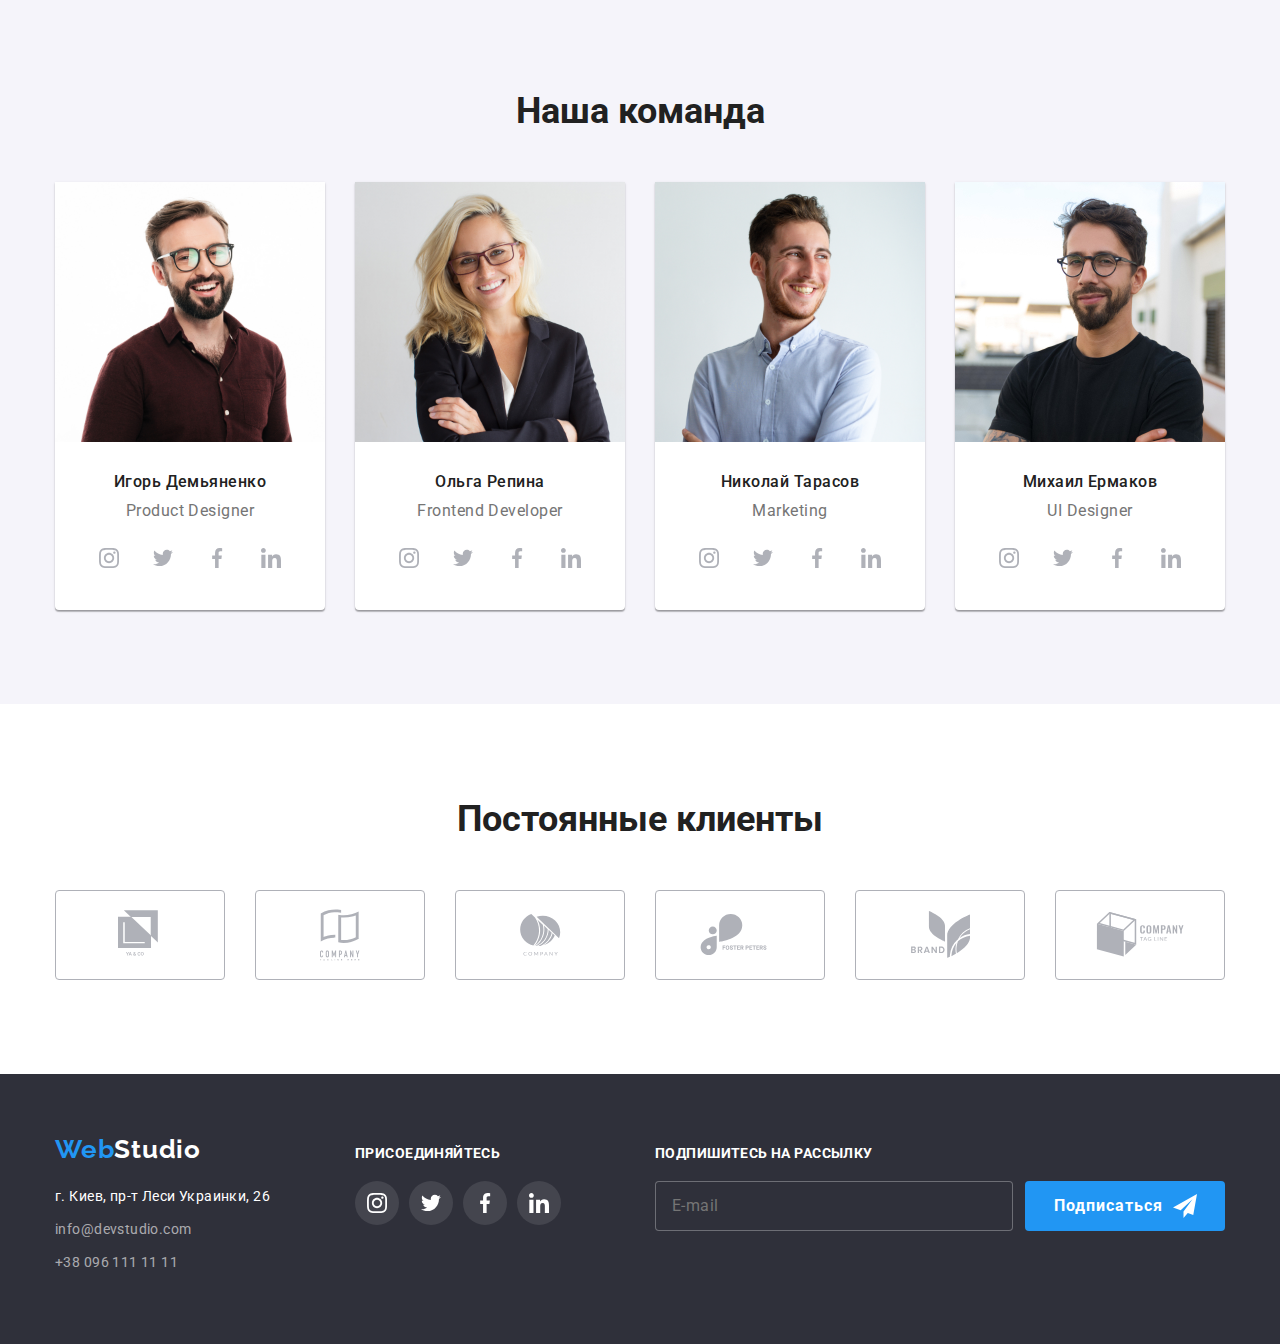
==== commit d181689a: "added calc in some places" ====
--- a/index.html
+++ b/index.html
@@ -20,9 +20,9 @@
                 <nav class="nav-nav">
                     <a href="./index.html" class="logo">Web<span class="logospan">Studio</span></a>
                     <ul class="site-nav">
-                        <li><a href="./index.html" class="link current">Студия</a></li>
-                        <li><a href="./portfolio.html" class="link">Портфолио</a></li>
-                        <li><a href="" class="link">Контакты</a></li>
+                        <li class="site-nav-item"><a href="./index.html" class="link current">Студия</a></li>
+                        <li class="site-nav-item"><a href="./portfolio.html" class="link">Портфолио</a></li>
+                        <li class="site-nav-item"><a href="" class="link">Контакты</a></li>
                     </ul>
                 </nav>
 
--- a/css/main.min.css
+++ b/css/main.min.css
@@ -1,2 +1,2 @@
-html{box-sizing:border-box}body{font-family:Roboto, sans-serif;font-style:normal;font-weight:normal}*,*::before,*::after{box-sizing:inherit}a{text-decoration:none}.list{padding:0;margin:0;list-style:none}.container{width:1200px;padding-left:15px;padding-right:15px;margin-right:auto;margin-left:auto}h1,h2,h3,h4,h5,p{margin-top:0;margin-bottom:0}img{display:block;max-width:100%;height:auto}ul{list-style-type:none}.page-header{padding-bottom:25px;padding-top:24px}.border-bottom{border-bottom:1px solid #ececec}.main-nav{display:flex;width:1200px;align-items:center;padding-left:15px;padding-right:15px;margin:0 auto}.site-nav{display:flex;margin-top:0;margin-bottom:0}.site-nav .link{display:block;font-weight:500;font-size:14px;line-height:1.14;letter-spacing:0.02em;color:#212121;transition:250ms cubic-bezier(0.4, 0, 0.2, 1)}.site-nav .link:hover,.site-nav .link:focus{color:#2196f3}.site-nav .link.current{color:#2196f3;position:relative;transition:5s cubic-bezier(0.4, 0, 0.2, 1)}.site-nav .current::after{content:"";display:block;width:100%;height:4px;margin-top:28.6px;background-color:currentColor;border-radius:2px;position:absolute}.site-nav :not(:last-child){margin-right:50px}.nav-nav{display:flex;align-items:center}.upper-contacts{display:flex;margin-left:auto;margin-top:0;margin-bottom:0}.upper-contacts .item+.item{margin-left:50px}.upper-contacts-svg{fill:#757575}.upper-contacts-item .upper-contacts-svg:hover{fill:#2196f3}.upper-contacts-svg-one{width:16px;height:12px}.upper-contacts-svg-two{width:10px;height:16px}.upper-contacts{margin-right:10px}.upper-contacts-item{font-weight:500;font-size:14px;line-height:16px;letter-spacing:0.02em;color:#757575;transition:250ms cubic-bezier(0.4, 0, 0.2, 1)}.upper-contacts-item:hover{color:#2196f3}.upper-contacts-svg{fill:currentColor;margin-right:10px}.logo{margin-right:53px;font-family:Raleway, sans-serif;font-style:normal;font-weight:bold;font-size:26px;line-height:1.19;letter-spacing:0.03em;transition:250ms cubic-bezier(0.4, 0, 0.2, 1);color:#2196f3}.logospan{color:black}.hero{background-color:#2f303a;background-image:linear-gradient(to right, rgba(47,48,58,0.4), rgba(47,48,58,0.4)),url("../images/hero-image.jpg");background-repeat:no-repeat;background-position:center;background-size:cover;margin-right:auto;margin-left:auto;align-items:center;max-width:1600px;height:600px;padding-top:200px;padding-bottom:200px}.herotitle{flex-wrap:wrap;margin-left:auto;margin-top:auto;margin-bottom:30px;margin-right:auto;padding-left:auto;padding-right:auto;font-weight:900;font-size:44px;line-height:1.36;text-align:center;letter-spacing:0.06em;text-transform:uppercase;color:#fff}.herobutton{display:block;margin:0 auto;border-radius:4px;min-width:200px;height:50px;text-align:center;background:#2196f3;font-weight:bold;font-size:16px;line-height:1.88;letter-spacing:0.06em;color:#fff;cursor:pointer;border:0;transition:250ms cubic-bezier(0.4, 0, 0.2, 1)}.herobutton:hover,.herobutton:focus{background:#fff;color:#2196f3}.backdrop{position:fixed;top:0;left:0;right:0;bottom:0;background-color:rgba(0,0,0,0.2);z-index:100;opacity:1;transition:250ms cubic-bezier(0.4, 0, 0.2, 1)}.backdrop.is-hidden{opacity:0;pointer-events:none;visibility:hidden}.modal{position:relative;top:50%;left:50%;transform:translate(-50%, -50%) scale(1);width:528px;height:581px;background-color:#fff;padding:40px;transition:250ms cubic-bezier(0.4, 0, 0.2, 1);box-shadow:0px 1px 3px rgba(0,0,0,0.12),0px 1px 1px rgba(0,0,0,0.14),0px 2px 1px rgba(0,0,0,0.2);border-radius:4px}.is-hidden .modal{transform:translate(-50%, 0%) scale(0.5)}.btn-close{position:absolute;top:8px;right:8px;width:30px;height:30px;border:1px solid rgba(0,0,0,0.1);border-radius:50%;background-color:#fff;background-color:transparent;background-repeat:no-repeat;background-position:center;cursor:pointer}.close-btn-svg{position:absolute;top:8px;right:8px;width:11px;height:11px;transition:250ms cubic-bezier(0.4, 0, 0.2, 1)}.btn-close:hover .close-btn-svg{fill:#2196f3}.fieldset{display:flex;flex-wrap:wrap}.service-header{margin:0 auto;margin-bottom:12px;font-weight:bold;font-size:20px;line-height:23px;text-align:center;letter-spacing:0.03em;color:#212121}.form-field::placeholder{text-transform:uppercase;color:rgba(117,117,117,0.5)}.field{margin-top:4px;width:100%;line-height:40px;padding-top:0;padding-bottom:0;padding-left:40px;margin-bottom:2px;border-width:1px;border-style:solid;border-color:rgba(33,33,33,0.2);border-radius:4px;cursor:pointer;transition:250ms cubic-bezier(0.4, 0, 0.2, 1);outline:none}.field:focus{border-color:#2196f3}.field:focus+.service-order-svg{fill:#2196f3}.field-label{font-size:12px;line-height:1.16;letter-spacing:0.01em;color:#757575}.field{position:relative}.service-order-svg{position:absolute;left:53px;transform:translateY(15px);display:inline-block;width:18px;height:18px;fill:#212121;transition:250ms cubic-bezier(0.4, 0, 0.2, 1)}.text-area{padding-left:16px;padding-right:16px;padding-top:13px;padding-bottom:11px;margin-top:4px;resize:none;width:448px;height:120px;font-size:14px;line-height:1.14;letter-spacing:0.01em;border-width:1px;border-style:solid;border-color:rgba(33,33,33,0.2);border-radius:4px;outline:none;transition:250ms cubic-bezier(0.4, 0, 0.2, 1)}.text-area::placeholder{font-size:14px;line-height:16px;letter-spacing:0.01em;color:rgba(117,117,117,0.5)}.text-area::placeholder:focus{border-color:#2196f3}.checkbox-text{margin-top:20px}.check{display:flex;justify-content:center;align-items:center}.check-input{position:absolute;width:1px;height:1px;margin:-1px;border:0;padding:0;white-space:nowrap;clip-path:inset(100%);clip:rect(0 0 0 0);overflow:hidden}.check-input:checked+.checkbox-check{border-color:transparent;background-color:#2196f3;background-image:url("../images/check-sign.svg");background-size:contain;background-origin:content-box;background-repeat:no-repeat;transition:50ms cubic-bezier(0.4, 0, 0.2, 1)}.policy{font-size:14px;line-height:1.71;letter-spacing:0.03em;color:#757575}.checkbox-check{display:inline-block;width:16px;height:15px;margin-right:7px;border:2px solid #212121;border-radius:2px}.conditions-link{font-size:14px;line-height:1.71;letter-spacing:0.03em;text-decoration-line:underline;color:#2196f3;transition:250ms cubic-bezier(0.4, 0, 0.2, 1)}.service-order-btn{position:relative;display:inline-flex;padding-top:10px;padding-bottom:10px;padding-left:56px;margin:0 auto;margin-top:30px;margin-left:125px;height:50px;min-width:200px;font-weight:bold;font-size:16px;line-height:1.87;align-items:center;text-align:center;letter-spacing:0.06em;color:#fff;background:#2196f3;border:0;border-radius:4px;box-shadow:0px 4px 4px rgba(0,0,0,0.15);cursor:pointer;transition:250ms cubic-bezier(0.4, 0, 0.2, 1)}.description{padding-top:94px;padding-bottom:94px}.description-list{display:flex;flex-wrap:wrap;margin-top:213px;align-items:center;width:1200px;align-items:center;padding-left:15px;padding-right:15px;margin:0 auto}.description-list .description-item{width:270px}.description-item:not(:last-child){margin-right:30px}.description-item::before{display:block;content:"";height:120px;background-repeat:no-repeat;background-position:center;background-color:#f5f4fa;border-radius:4px;margin-bottom:30px}.details-attention::before{background-image:url("../images/antenna1.png")}.being-ontime::before{background-image:url("../images/clock1.png")}.planning::before{background-image:url("../images/diagram1.png")}.technologies::before{background-image:url("../images/astronaut1.png")}.desctitle{margin-bottom:10px;font-weight:bold;font-size:14px;line-height:1.14;letter-spacing:0.03em;text-transform:uppercase;color:#212121}.desctext{font-size:14px;line-height:1.71;letter-spacing:0.03em;color:#757575}.function{padding-bottom:94px}.functitle{margin-bottom:50px;font-weight:bold;font-size:36px;line-height:1.17;text-align:center;letter-spacing:0.03em;color:#212121}.functitle-list{display:flex;flex-wrap:wrap;align-items:center;width:1200px;margin:0 auto;padding-left:0}.functitle-list-item{width:370px}.functitle-list-item:not(:last-child){margin-right:30px}.what-we-do{position:relative}.what-we-do-header{position:absolute;flex-wrap:no-wrap;bottom:0;padding-top:27px;width:100%;height:70px;font-weight:bold;font-size:14px;line-height:1.14;text-align:center;letter-spacing:0.03em;text-transform:uppercase;color:#fff;background:rgba(47,48,58,0.8)}.flex-container{display:flex;flex-wrap:wrap;align-items:center;text-align:center;width:1200px;padding-left:0;padding-right:0;margin:0 auto}.flex-container .flex-item:not(:last-child){margin-right:30px}.team{background-color:#f5f4fa;padding-bottom:94px;padding-top:94px}.teamheader{margin:0;margin-bottom:50px;text-align:center;font-weight:bold;font-size:36px;line-height:42px;text-align:center;letter-spacing:1.17;color:#212121}.flex-item{width:270px;padding-bottom:30px;background-color:#fff;box-shadow:0px 1px 3px rgba(0,0,0,0.12),0px 1px 1px rgba(0,0,0,0.14),0px 2px 1px rgba(0,0,0,0.2);border-radius:0px 0px 4px 4px}.teamitem{margin-top:30px;margin-bottom:10px;font-weight:500;font-size:16px;line-height:1.19;letter-spacing:0.03em;color:#212121}.itemposition{margin-top:0;margin-bottom:0;font-size:16px;line-height:1.19;letter-spacing:0.03em;color:#757575}.list-social-icons{display:flex;flex-wrap:wrap;margin:0 auto;margin-left:32px;margin-top:16px;align-items:center;padding-inline-start:0}.social-icons-link{display:flex;justify-content:center;align-items:center;width:44px;height:44px;background-color:#fff;border-radius:50%;transition:250ms cubic-bezier(0.4, 0, 0.2, 1)}.social-icons-link:hover,.social-icons-link:focus{background-color:#2196f3}.social-icons-link:hover .social-icons-svg,.social-icons-link:focus .social-icons-svg{fill:#fff}.social-icons-svg{width:20px;height:20px;fill:#afb1b8}.social-icons-item:not(:last-child){margin-right:10px}.clients{padding-bottom:94px;padding-top:94px}.clients-header{margin:0;margin-bottom:50px;text-align:center;font-weight:bold;font-size:36px;line-height:42px;text-align:center;letter-spacing:1.17;color:#212121}.constant-clients-list{display:flex;flex-wrap:wrap;justify-content:center;margin:0 auto;align-items:center;padding-inline-start:0}.constant-clients-list-item{display:flex;justify-content:center;align-items:center;width:170px;height:90px;border:1px solid #afb1b8;border-radius:4px;color:#afb1b8;transition:250ms cubic-bezier(0.4, 0, 0.2, 1)}.constant-clients-list-item:hover,.constant-clients-list-item:focus{border-color:#2196f3}.clients-examples-svg{fill:#afb1b8;transition:250ms cubic-bezier(0.4, 0, 0.2, 1)}.constant-clients-list-item:hover .clients-examples-svg,.constant-clients-list-item:focus .clients-examples-svg{fill:#2196f3;transition:250ms cubic-bezier(0.4, 0, 0.2, 1)}.constant-clients-list-a:not(:last-child){margin-right:30px}.footer{padding-top:60px;display:flex;flex-wrap:wrap;align-items:left;padding-top:60px;padding-bottom:60px;background-color:#2f303a}.footer-list{margin-top:20px;margin-bottom:0;margin-left:0;padding-left:0px}.footer-div-box{display:flex;flex-wrap:wrap;align-items:baseline}.footer-list-item{margin-bottom:9px}.footer-widget{width:270px;margin-right:30px}.footerlogo{margin-bottom:20px;font-family:Raleway, sans-serif;font-style:normal;font-weight:bold;font-size:26px;line-height:1.19;letter-spacing:0.03em;color:#2196f3;transition:250ms cubic-bezier(0.4, 0, 0.2, 1)}.footerlogospan{color:#fff}.footer-address{font-style:normal;font-size:14px;line-height:1.71;letter-spacing:0.03em;color:#fff}.footer-mail{margin-bottom:9px;font-size:14px;line-height:1.71;letter-spacing:0.03em;color:rgba(255,255,255,0.6);transition:250ms cubic-bezier(0.4, 0, 0.2, 1)}.footer-mail:hover{color:#2196f3}.footer-tel{margin-bottom:9px;font-size:14px;line-height:1.71;letter-spacing:0.03em;color:rgba(255,255,255,0.6);transition:250ms cubic-bezier(0.4, 0, 0.2, 1)}.footer-tel:hover{color:#2196f3}.join-us-header{display:flex;flex-wrap:wrap;margin:0 auto;margin-bottom:20px;font-weight:bold;font-size:14px;line-height:16px;letter-spacing:0.03em;text-transform:uppercase;color:#fff}.list-footer-social-icons{display:flex;flex-wrap:wrap;margin:0 auto;align-items:center;padding-left:0}.footer-social-icons-link{display:flex;justify-content:center;align-items:center;width:44px;height:44px;background-color:rgba(255,255,255,0.1);border-radius:50%;transition:250ms cubic-bezier(0.4, 0, 0.2, 1)}.footer-social-icons-link:hover .footer-social-icons-svg,.footer-social-icons-link:focus .footer-social-icons-svg{fill:#fff}.footer-social-icons-link:hover,.footer-social-icons-link:focus{background-color:#2196f3}.footer-social-icons-svg{width:20px;height:20px;fill:#fff}.footer-social-icons-item:not(:last-child){margin-right:10px}.subscribe-to-us{margin-bottom:20px;font-weight:bold;font-size:14px;line-height:16px;letter-spacing:0.03em;text-transform:uppercase;color:#fff}.subscr-mail{padding-top:15px;padding-bottom:15px;padding-left:16px;margin-right:8px;font-size:16px;line-height:1.25;display:inline-block;align-items:center;letter-spacing:0.03em;color:rgba(255,255,255,0.6);background-color:#2f303a;width:358px;height:50px;border:1px solid rgba(255,255,255,0.3);box-sizing:border-box;border-radius:4px}.subscr-btn{padding-top:10px;padding-bottom:10px;padding-left:29px;position:relative;display:inline-flex;height:50px;min-width:200px;margin:0 auto;font-weight:bold;font-size:16px;line-height:1.87;align-items:center;letter-spacing:0.06em;color:#fff;background:#2196f3;border:0;border-radius:4px;cursor:pointer;transition:250ms cubic-bezier(0.4, 0, 0.2, 1)}.subscr-btn:hover,.subscr-btn:focus{background:#fff;color:#2196f3}.subscr-btn:hover .subscr-btn-arrow-svg,.subscr-btn:focus .subscr-btn-arrow-svg{fill:#2196f3}.subscr-btn-arrow-svg{position:absolute;top:13px;right:28px;height:24px;width:24px;fill:#fff;transition:250ms cubic-bezier(0.4, 0, 0.2, 1)}.project-button-group{display:flex;flex-wrap:wrap;margin-top:0;margin-bottom:34px;margin-left:auto;margin-right:auto;padding-left:0;justify-content:center}.projectbutton{padding:6px 22px;font-weight:500;font-size:16px;line-height:1.62;text-align:center;letter-spacing:0.03em;color:#212121;background:#f5f4fa;border-radius:4px;border:0;transition:250ms cubic-bezier(0.4, 0, 0.2, 1)}.projectbutton:hover,.projectbutton:focus{background-color:#2196f3;color:#fff;cursor:pointer}.project-button-item:not(:last-child){margin-right:8px}.ourprojects{display:flex;flex-wrap:wrap;padding-top:94px;padding-bottom:94px;padding-left:0;padding-right:0;margin:0 auto;align-items:center}.projects-info{display:flex;flex-wrap:wrap;align-items:center;text-align:center;width:1200px;padding-left:0;padding-right:0;margin:0 auto}.project-info-item{width:370px;margin-right:30px;margin-bottom:30px}.project-img-box{position:relative;overflow:hidden}.project-box-desc{display:inline-block;position:absolute;padding-top:63px;padding-left:24px;padding-right:24px;padding-bottom:63px;right:0;bottom:0;width:100%;height:100%;background:rgba(33,150,243,0.9);font-size:18px;line-height:1.56;letter-spacing:0.03em;text-align:left;color:#fff;transform:translateY(100%);transition:250ms cubic-bezier(0.4, 0, 0.2, 1)}.project-box-link:hover,.project-box-link:focus{box-shadow:0px 1px 1px rgba(0,0,0,0.12),0px 4px 4px rgba(0,0,0,0.06),1px 4px 6px rgba(0,0,0,0.16);cursor:pointer}.project-box-link:hover .project-box-desc,.project-box-link:focus .project-box-desc{transform:translateY(0)}.project-info-item:nth-child(3n){margin-right:0}.project-info-item:nth-last-child(-n+3){margin-bottom:0}.project-info-box{padding:20px 24px;border:1px solid #eeeeee}.projecthead{margin-bottom:4px;margin-right:auto;font-weight:bold;font-size:18px;line-height:2;letter-spacing:0.06em;text-align:left;color:#212121}.projectdesc{margin-top:0;margin-bottom:20;margin-right:auto;text-align:left;font-size:16px;line-height:1.87;letter-spacing:0.03em;color:#757575}
+html{box-sizing:border-box}body{font-family:Roboto, sans-serif;font-style:normal;font-weight:normal}*,*::before,*::after{box-sizing:inherit}a{text-decoration:none}.list{padding:0;margin:0;list-style:none}.container{width:1200px;padding-left:15px;padding-right:15px;margin-right:auto;margin-left:auto}h1,h2,h3,h4,h5,p{margin-top:0;margin-bottom:0}img{display:block;max-width:100%;height:auto}ul{list-style-type:none}.page-header{padding-bottom:25px;padding-top:24px}.border-bottom{border-bottom:1px solid #ececec}.main-nav{display:flex;width:1200px;align-items:center;padding-left:15px;padding-right:15px;margin:0 auto}.site-nav{display:flex;margin-top:0;margin-bottom:0;margin-right:-50px}.site-nav .link{display:block;font-weight:500;font-size:14px;line-height:1.14;letter-spacing:0.02em;color:#212121;transition:250ms cubic-bezier(0.4, 0, 0.2, 1)}.site-nav .link:hover,.site-nav .link:focus{color:#2196f3}.site-nav .link.current{color:#2196f3;position:relative;transition:5s cubic-bezier(0.4, 0, 0.2, 1)}.site-nav .current::after{content:"";display:block;width:100%;height:4px;margin-top:28.6px;background-color:currentColor;border-radius:2px;position:absolute}.site-nav-item{flex-basis:calc(100% / 3 - 50px);margin-right:50px}.nav-nav{display:flex;align-items:center}.upper-contacts{display:flex;margin-left:auto;margin-top:0;margin-bottom:0}.upper-contacts .item+.item{margin-left:50px}.upper-contacts-svg{fill:#757575}.upper-contacts-item .upper-contacts-svg:hover{fill:#2196f3}.upper-contacts-svg-one{width:16px;height:12px}.upper-contacts-svg-two{width:10px;height:16px}.upper-contacts{margin-right:10px}.upper-contacts-item{font-weight:500;font-size:14px;line-height:16px;letter-spacing:0.02em;color:#757575;transition:250ms cubic-bezier(0.4, 0, 0.2, 1)}.upper-contacts-item:hover{color:#2196f3}.upper-contacts-svg{fill:currentColor;margin-right:10px}.logo{margin-right:53px;font-family:Raleway, sans-serif;font-style:normal;font-weight:bold;font-size:26px;line-height:1.19;letter-spacing:0.03em;transition:250ms cubic-bezier(0.4, 0, 0.2, 1);color:#2196f3}.logospan{color:black}.hero{background-color:#2f303a;background-image:linear-gradient(to right, rgba(47,48,58,0.4), rgba(47,48,58,0.4)),url("../images/hero-image.jpg");background-repeat:no-repeat;background-position:center;background-size:cover;margin-right:auto;margin-left:auto;align-items:center;max-width:1600px;height:600px;padding-top:200px;padding-bottom:200px}.herotitle{flex-wrap:wrap;margin-left:auto;margin-top:auto;margin-bottom:30px;margin-right:auto;padding-left:auto;padding-right:auto;font-weight:900;font-size:44px;line-height:1.36;text-align:center;letter-spacing:0.06em;text-transform:uppercase;color:#fff}.herobutton{display:block;margin:0 auto;border-radius:4px;min-width:200px;height:50px;text-align:center;background:#2196f3;font-weight:bold;font-size:16px;line-height:1.88;letter-spacing:0.06em;color:#fff;cursor:pointer;border:0;transition:250ms cubic-bezier(0.4, 0, 0.2, 1)}.herobutton:hover,.herobutton:focus{background:#fff;color:#2196f3}.backdrop{position:fixed;top:0;left:0;right:0;bottom:0;background-color:rgba(0,0,0,0.2);z-index:100;opacity:1;transition:250ms cubic-bezier(0.4, 0, 0.2, 1)}.backdrop.is-hidden{opacity:0;pointer-events:none;visibility:hidden}.modal{position:relative;top:50%;left:50%;transform:translate(-50%, -50%) scale(1);width:528px;height:581px;background-color:#fff;padding:40px;transition:250ms cubic-bezier(0.4, 0, 0.2, 1);box-shadow:0px 1px 3px rgba(0,0,0,0.12),0px 1px 1px rgba(0,0,0,0.14),0px 2px 1px rgba(0,0,0,0.2);border-radius:4px}.is-hidden .modal{transform:translate(-50%, 0%) scale(0.5)}.btn-close{position:absolute;top:8px;right:8px;width:30px;height:30px;border:1px solid rgba(0,0,0,0.1);border-radius:50%;background-color:#fff;background-color:transparent;background-repeat:no-repeat;background-position:center;cursor:pointer}.close-btn-svg{position:absolute;top:8px;right:8px;width:11px;height:11px;transition:250ms cubic-bezier(0.4, 0, 0.2, 1)}.btn-close:hover .close-btn-svg{fill:#2196f3}.fieldset{display:flex;flex-wrap:wrap}.service-header{margin:0 auto;margin-bottom:12px;font-weight:bold;font-size:20px;line-height:23px;text-align:center;letter-spacing:0.03em;color:#212121}.form-field::placeholder{text-transform:uppercase;color:rgba(117,117,117,0.5)}.field{margin-top:4px;width:100%;line-height:40px;padding-top:0;padding-bottom:0;padding-left:40px;margin-bottom:2px;border-width:1px;border-style:solid;border-color:rgba(33,33,33,0.2);border-radius:4px;cursor:pointer;transition:250ms cubic-bezier(0.4, 0, 0.2, 1);outline:none}.field:focus{border-color:#2196f3}.field:focus+.service-order-svg{fill:#2196f3}.field-label{font-size:12px;line-height:1.16;letter-spacing:0.01em;color:#757575}.field{position:relative}.service-order-svg{position:absolute;left:53px;transform:translateY(15px);display:inline-block;width:18px;height:18px;fill:#212121;transition:250ms cubic-bezier(0.4, 0, 0.2, 1)}.text-area{padding-left:16px;padding-right:16px;padding-top:13px;padding-bottom:11px;margin-top:4px;resize:none;width:448px;height:120px;font-size:14px;line-height:1.14;letter-spacing:0.01em;border-width:1px;border-style:solid;border-color:rgba(33,33,33,0.2);border-radius:4px;outline:none;transition:250ms cubic-bezier(0.4, 0, 0.2, 1)}.text-area::placeholder{font-size:14px;line-height:16px;letter-spacing:0.01em;color:rgba(117,117,117,0.5)}.text-area::placeholder:focus{border-color:#2196f3}.checkbox-text{margin-top:20px}.check{display:flex;justify-content:center;align-items:center}.check-input{position:absolute;width:1px;height:1px;margin:-1px;border:0;padding:0;white-space:nowrap;clip-path:inset(100%);clip:rect(0 0 0 0);overflow:hidden}.check-input:checked+.checkbox-check{border-color:transparent;background-color:#2196f3;background-image:url("../images/check-sign.svg");background-size:contain;background-origin:content-box;background-repeat:no-repeat;transition:50ms cubic-bezier(0.4, 0, 0.2, 1)}.policy{font-size:14px;line-height:1.71;letter-spacing:0.03em;color:#757575}.checkbox-check{display:inline-block;width:16px;height:15px;margin-right:7px;border:2px solid #212121;border-radius:2px}.conditions-link{font-size:14px;line-height:1.71;letter-spacing:0.03em;text-decoration-line:underline;color:#2196f3;transition:250ms cubic-bezier(0.4, 0, 0.2, 1)}.service-order-btn{position:relative;display:inline-flex;padding-top:10px;padding-bottom:10px;padding-left:56px;margin:0 auto;margin-top:30px;margin-left:125px;height:50px;min-width:200px;font-weight:bold;font-size:16px;line-height:1.87;align-items:center;text-align:center;letter-spacing:0.06em;color:#fff;background:#2196f3;border:0;border-radius:4px;box-shadow:0px 4px 4px rgba(0,0,0,0.15);cursor:pointer;transition:250ms cubic-bezier(0.4, 0, 0.2, 1)}.description{padding-top:94px;padding-bottom:94px}.description-list{display:flex;flex-wrap:wrap;margin-top:213px;align-items:center;width:1200px;align-items:center;padding-left:0;margin:0 auto;margin-right:-30px}.description-item{margin-right:30px;flex-basis:calc(100% / 4 - 30px);max-width:270px}.description-item::before{display:block;content:"";height:120px;background-repeat:no-repeat;background-position:center;background-color:#f5f4fa;border-radius:4px;margin-bottom:30px}.details-attention::before{background-image:url("../images/antenna1.png")}.being-ontime::before{background-image:url("../images/clock1.png")}.planning::before{background-image:url("../images/diagram1.png")}.technologies::before{background-image:url("../images/astronaut1.png")}.desctitle{margin-bottom:10px;font-weight:bold;font-size:14px;line-height:1.14;letter-spacing:0.03em;text-transform:uppercase;color:#212121}.desctext{font-size:14px;line-height:1.71;letter-spacing:0.03em;color:#757575}.function{padding-bottom:94px}.functitle{margin-bottom:50px;font-weight:bold;font-size:36px;line-height:1.17;text-align:center;letter-spacing:0.03em;color:#212121}.functitle-list{display:flex;flex-wrap:wrap;align-items:center;width:1200px;margin:0 auto;padding-left:0;margin-right:-30px}.functitle-list-item{max-width:370px;flex-basis:calc(100% / 3 - 30px);margin-right:30px}.what-we-do{position:relative}.what-we-do-header{position:absolute;flex-wrap:no-wrap;bottom:0;padding-top:27px;width:100%;height:70px;font-weight:bold;font-size:14px;line-height:1.14;text-align:center;letter-spacing:0.03em;text-transform:uppercase;color:#fff;background:rgba(47,48,58,0.8)}.flex-container{display:flex;flex-wrap:wrap;align-items:center;text-align:center;width:1200px;padding-left:0;padding-right:0;margin:0 auto;margin-right:-30px}.flex-item{max-width:270px;padding-bottom:30px;background-color:#fff;box-shadow:0px 1px 3px rgba(0,0,0,0.12),0px 1px 1px rgba(0,0,0,0.14),0px 2px 1px rgba(0,0,0,0.2);border-radius:0px 0px 4px 4px;margin-right:30px;flex-basis:calc(100% - 4 / 3)}.team{background-color:#f5f4fa;padding-bottom:94px;padding-top:94px}.teamheader{margin:0;margin-bottom:50px;text-align:center;font-weight:bold;font-size:36px;line-height:42px;text-align:center;letter-spacing:1.17;color:#212121}.teamitem{margin-top:30px;margin-bottom:10px;font-weight:500;font-size:16px;line-height:1.19;letter-spacing:0.03em;color:#212121}.itemposition{margin-top:0;margin-bottom:0;font-size:16px;line-height:1.19;letter-spacing:0.03em;color:#757575}.list-social-icons{display:flex;flex-wrap:wrap;margin:0 auto;margin-left:32px;margin-top:16px;align-items:center;padding-inline-start:0}.social-icons-link{display:flex;justify-content:center;align-items:center;width:44px;height:44px;background-color:#fff;border-radius:50%;transition:250ms cubic-bezier(0.4, 0, 0.2, 1)}.social-icons-link:hover,.social-icons-link:focus{background-color:#2196f3}.social-icons-link:hover .social-icons-svg,.social-icons-link:focus .social-icons-svg{fill:#fff}.social-icons-svg{width:20px;height:20px;fill:#afb1b8}.social-icons-item:not(:last-child){margin-right:10px}.clients{padding-bottom:94px;padding-top:94px}.clients-header{margin:0;margin-bottom:50px;text-align:center;font-weight:bold;font-size:36px;line-height:42px;text-align:center;letter-spacing:1.17;color:#212121}.constant-clients-list{display:flex;flex-wrap:wrap;justify-content:center;margin:0 auto;align-items:center;padding-inline-start:0;margin-right:-30px}.constant-clients-list-a{flex-basis:calc(100% / 6 - 30px);margin-right:30px}.constant-clients-list-item{display:flex;justify-content:center;align-items:center;width:170px;height:90px;border:1px solid #afb1b8;border-radius:4px;color:#afb1b8;transition:250ms cubic-bezier(0.4, 0, 0.2, 1)}.constant-clients-list-item:hover,.constant-clients-list-item:focus{border-color:#2196f3}.clients-examples-svg{fill:#afb1b8;transition:250ms cubic-bezier(0.4, 0, 0.2, 1)}.constant-clients-list-item:hover .clients-examples-svg,.constant-clients-list-item:focus .clients-examples-svg{fill:#2196f3;transition:250ms cubic-bezier(0.4, 0, 0.2, 1)}.footer{padding-top:60px;display:flex;flex-wrap:wrap;align-items:left;padding-top:60px;padding-bottom:60px;background-color:#2f303a}.footer-list{margin-top:20px;margin-bottom:0;margin-left:0;padding-left:0px}.footer-div-box{display:flex;flex-wrap:wrap;align-items:baseline}.footer-list-item{margin-bottom:9px}.footer-widget{min-width:270px;margin-right:30px}.footerlogo{margin-bottom:20px;font-family:Raleway, sans-serif;font-style:normal;font-weight:bold;font-size:26px;line-height:1.19;letter-spacing:0.03em;color:#2196f3;transition:250ms cubic-bezier(0.4, 0, 0.2, 1)}.footerlogospan{color:#fff}.footer-address{font-style:normal;font-size:14px;line-height:1.71;letter-spacing:0.03em;color:#fff}.footer-mail{margin-bottom:9px;font-size:14px;line-height:1.71;letter-spacing:0.03em;color:rgba(255,255,255,0.6);transition:250ms cubic-bezier(0.4, 0, 0.2, 1)}.footer-mail:hover{color:#2196f3}.footer-tel{margin-bottom:9px;font-size:14px;line-height:1.71;letter-spacing:0.03em;color:rgba(255,255,255,0.6);transition:250ms cubic-bezier(0.4, 0, 0.2, 1)}.footer-tel:hover{color:#2196f3}.join-us-header{display:flex;flex-wrap:wrap;margin:0 auto;margin-bottom:20px;font-weight:bold;font-size:14px;line-height:16px;letter-spacing:0.03em;text-transform:uppercase;color:#fff}.list-footer-social-icons{display:flex;flex-wrap:wrap;margin:0 auto;align-items:center;padding-left:0}.footer-social-icons-link{display:flex;justify-content:center;align-items:center;width:44px;height:44px;background-color:rgba(255,255,255,0.1);border-radius:50%;transition:250ms cubic-bezier(0.4, 0, 0.2, 1)}.footer-social-icons-link:hover .footer-social-icons-svg,.footer-social-icons-link:focus .footer-social-icons-svg{fill:#fff}.footer-social-icons-link:hover,.footer-social-icons-link:focus{background-color:#2196f3}.footer-social-icons-svg{width:20px;height:20px;fill:#fff}.footer-social-icons-item:not(:last-child){margin-right:10px}.subscribe-to-us{margin-bottom:20px;font-weight:bold;font-size:14px;line-height:16px;letter-spacing:0.03em;text-transform:uppercase;color:#fff}.subscr-mail{padding-top:15px;padding-bottom:15px;padding-left:16px;margin-right:8px;font-size:16px;line-height:1.25;display:inline-block;align-items:center;letter-spacing:0.03em;color:rgba(255,255,255,0.6);background-color:#2f303a;width:358px;height:50px;border:1px solid rgba(255,255,255,0.3);box-sizing:border-box;border-radius:4px}.subscr-btn{padding-top:10px;padding-bottom:10px;padding-left:29px;position:relative;display:inline-flex;height:50px;min-width:200px;margin:0 auto;font-weight:bold;font-size:16px;line-height:1.87;align-items:center;letter-spacing:0.06em;color:#fff;background:#2196f3;border:0;border-radius:4px;cursor:pointer;transition:250ms cubic-bezier(0.4, 0, 0.2, 1)}.subscr-btn:hover,.subscr-btn:focus{background:#fff;color:#2196f3}.subscr-btn:hover .subscr-btn-arrow-svg,.subscr-btn:focus .subscr-btn-arrow-svg{fill:#2196f3}.subscr-btn-arrow-svg{position:absolute;top:13px;right:28px;height:24px;width:24px;fill:#fff;transition:250ms cubic-bezier(0.4, 0, 0.2, 1)}.project-button-group{display:flex;flex-wrap:wrap;margin-top:0;margin-bottom:34px;margin-left:auto;margin-right:auto;padding-left:0;justify-content:center}.projectbutton{padding:6px 22px;font-weight:500;font-size:16px;line-height:1.62;text-align:center;letter-spacing:0.03em;color:#212121;background:#f5f4fa;border-radius:4px;border:0;transition:250ms cubic-bezier(0.4, 0, 0.2, 1)}.projectbutton:hover,.projectbutton:focus{background-color:#2196f3;color:#fff;cursor:pointer}.project-button-item:not(:last-child){margin-right:8px}.ourprojects{display:flex;flex-wrap:wrap;padding-top:94px;padding-bottom:94px;padding-left:0;padding-right:0;margin:0 auto;align-items:center}.projects-info{display:flex;flex-wrap:wrap;align-items:center;text-align:center;width:1200px;padding-left:0;padding-right:0;margin:0 auto;margin-top:-30px;margin-left:-30px}.project-info-item{max-width:370px;margin-left:30px;margin-top:30px;flex-basis:calc(100% / 3 - 30px)}.project-img-box{position:relative;overflow:hidden}.project-box-desc{display:inline-block;position:absolute;padding-top:63px;padding-left:24px;padding-right:24px;padding-bottom:63px;right:0;bottom:0;width:100%;height:100%;background:rgba(33,150,243,0.9);font-size:18px;line-height:1.56;letter-spacing:0.03em;text-align:left;color:#fff;transform:translateY(100%);transition:250ms cubic-bezier(0.4, 0, 0.2, 1)}.project-box-link:hover,.project-box-link:focus{box-shadow:0px 1px 1px rgba(0,0,0,0.12),0px 4px 4px rgba(0,0,0,0.06),1px 4px 6px rgba(0,0,0,0.16);cursor:pointer}.project-box-link:hover .project-box-desc,.project-box-link:focus .project-box-desc{transform:translateY(0)}.project-info-box{padding:20px 24px;border:1px solid #eeeeee}.projecthead{margin-bottom:4px;margin-right:auto;font-weight:bold;font-size:18px;line-height:2;letter-spacing:0.06em;text-align:left;color:#212121}.projectdesc{margin-top:0;margin-bottom:20;margin-right:auto;text-align:left;font-size:16px;line-height:1.87;letter-spacing:0.03em;color:#757575}
 /*# sourceMappingURL=main.min.css.map */